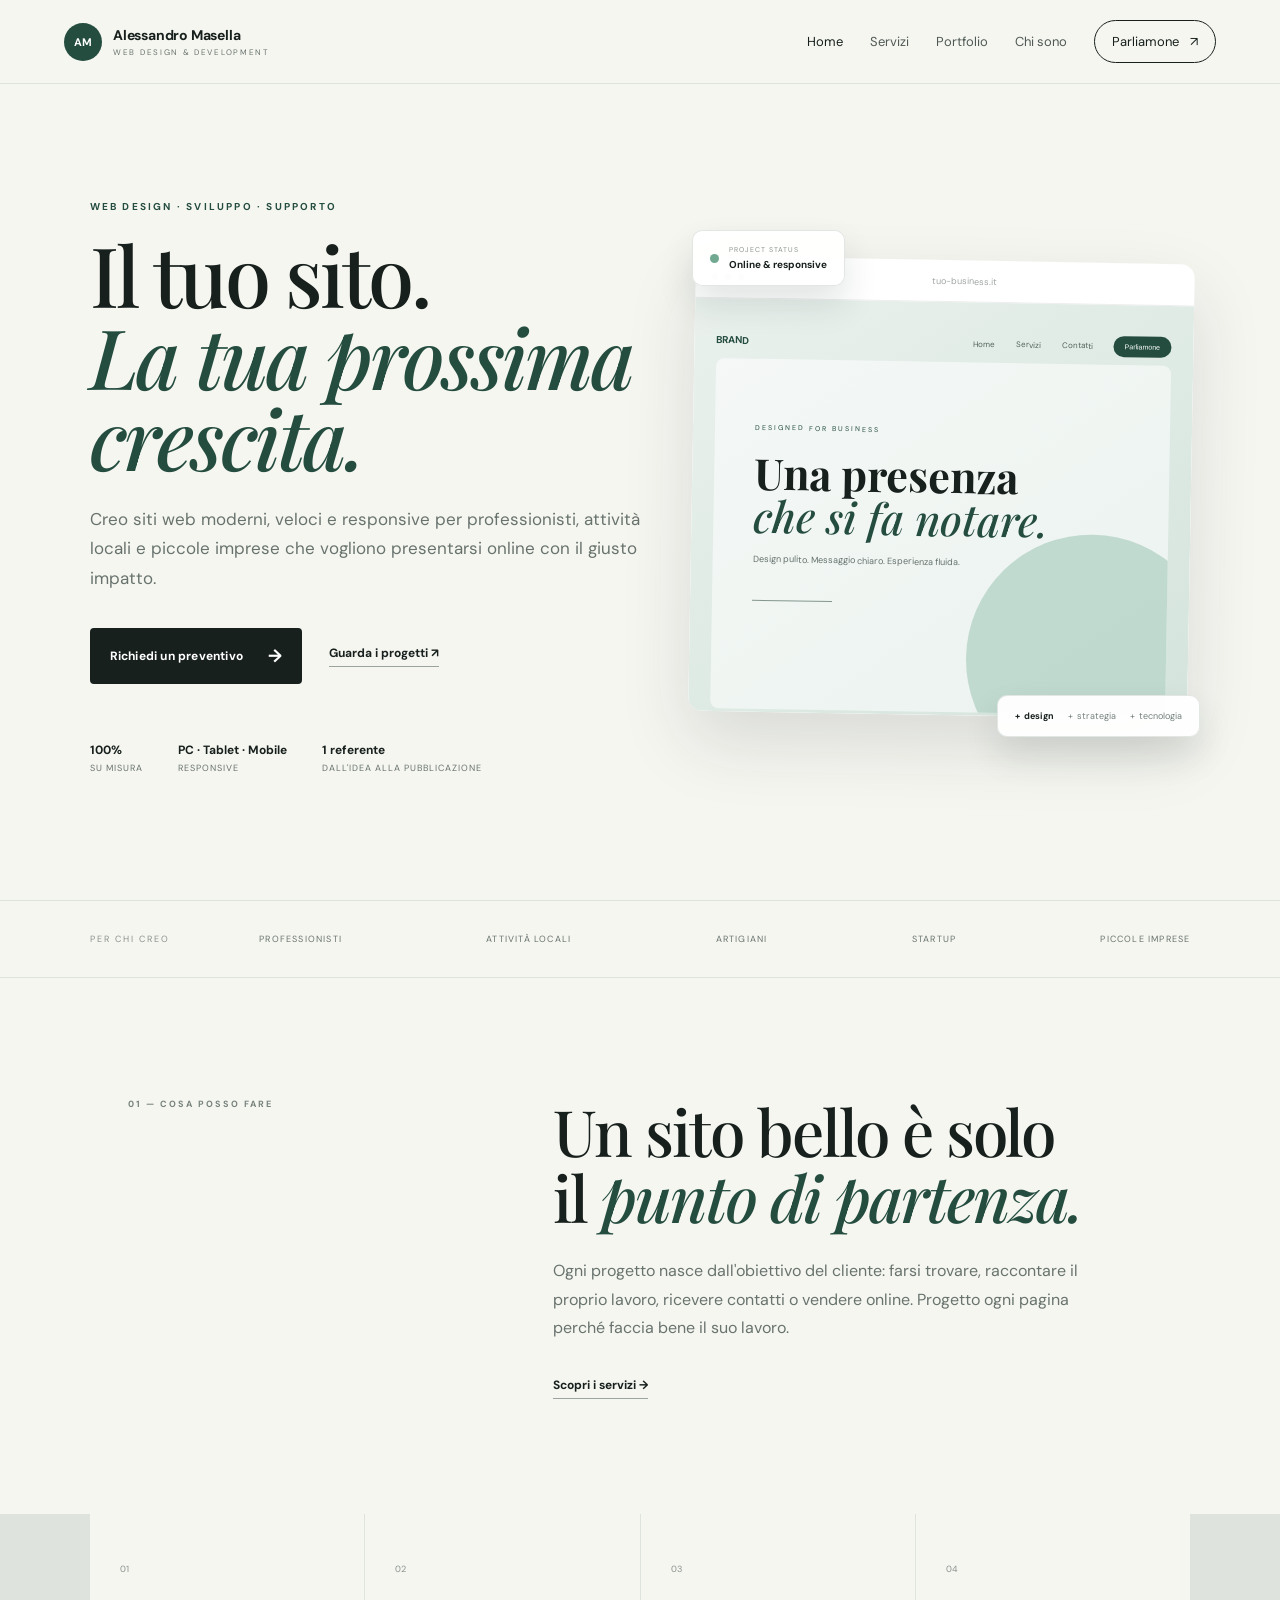
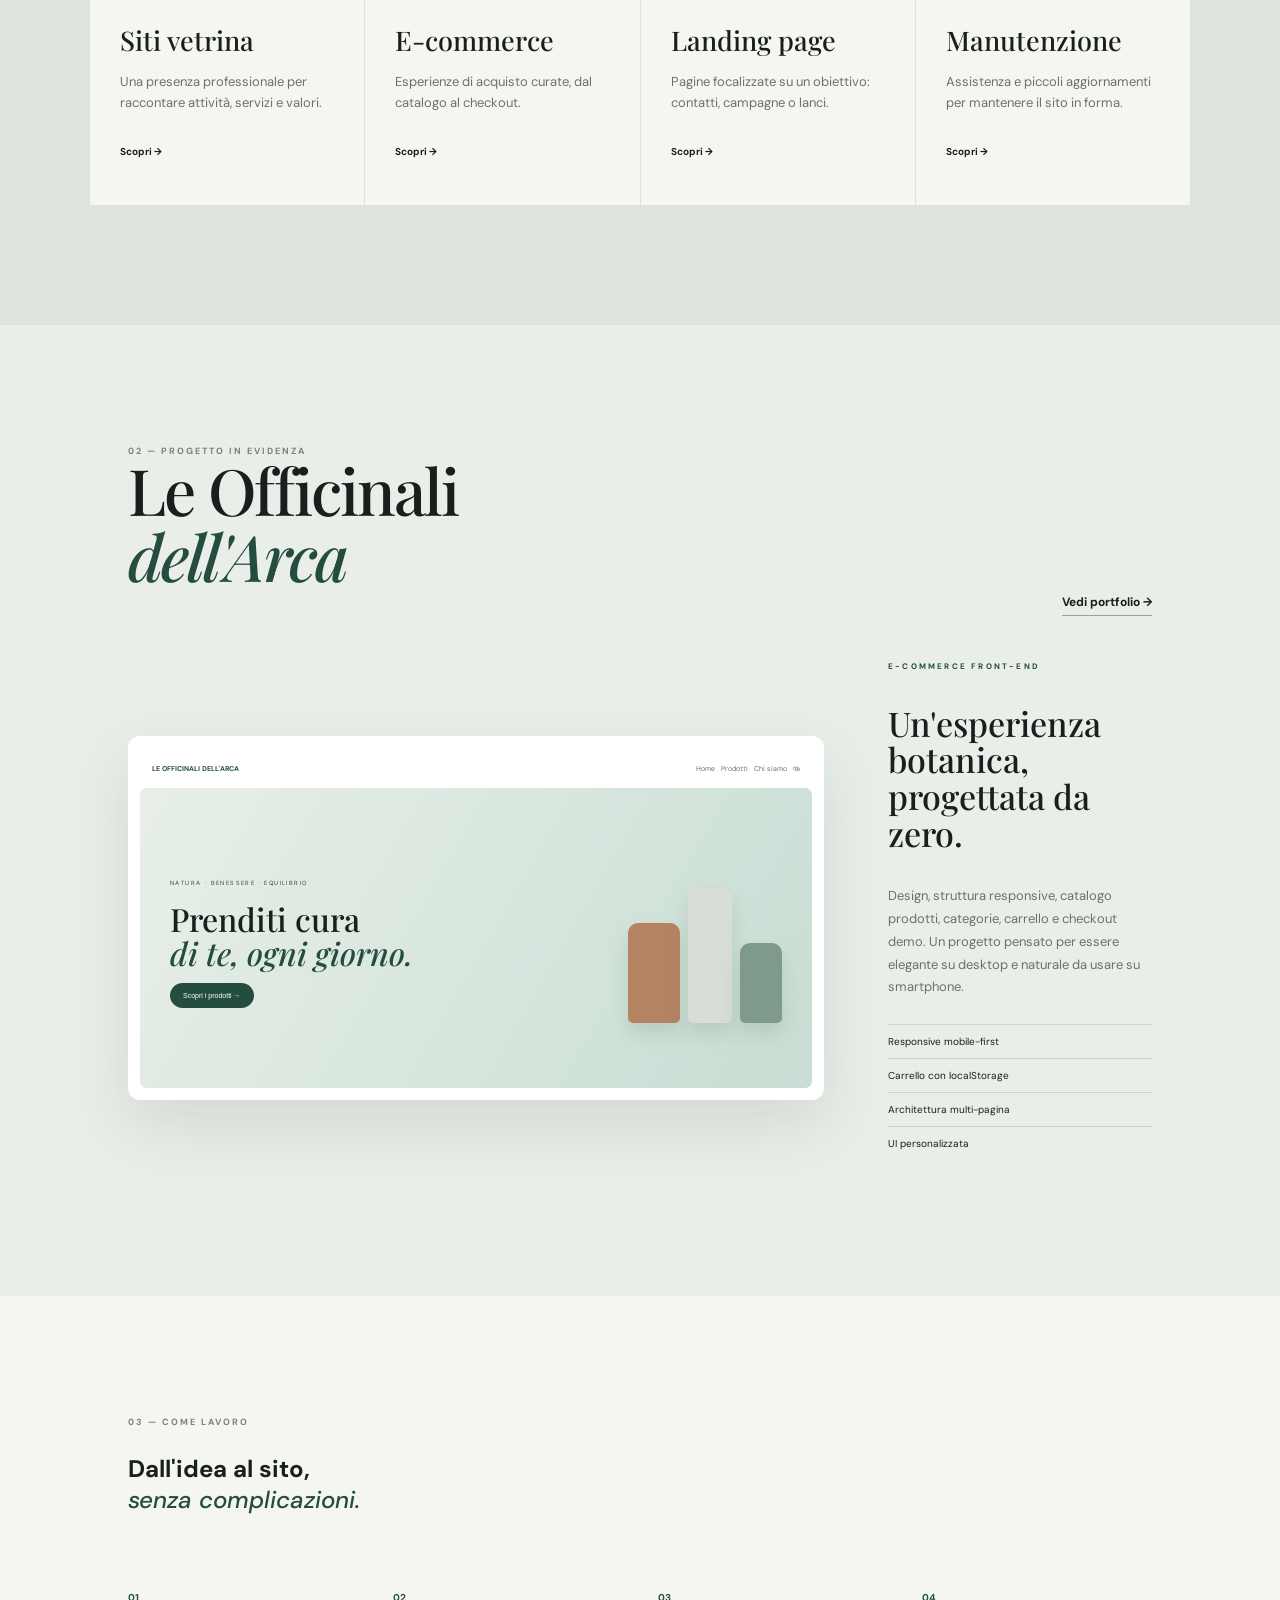
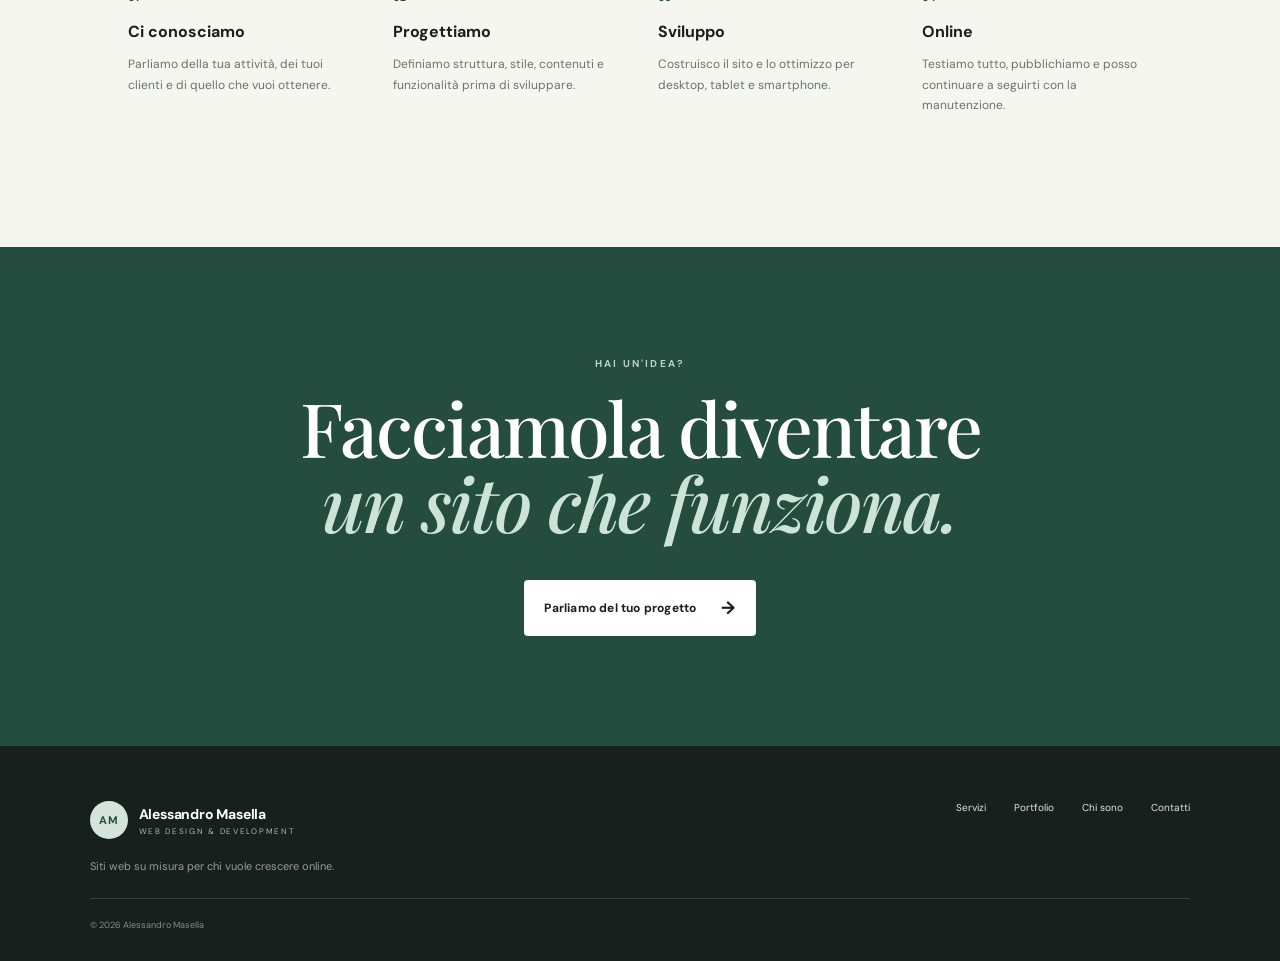
==== index.html @ 55532e78 "Add files via upload" ====
<!DOCTYPE html>
<html lang="it">
<head>
<meta charset="UTF-8"><meta name="viewport" content="width=device-width, initial-scale=1.0">
<title>Alessandro Masella — Siti web su misura</title>
<meta name="description" content="Creo siti web moderni, responsive e pensati per trasformare visite in clienti.">
<link rel="stylesheet" href="css/style.css">
</head>
<body>
<header class="site-header"><a class="brand" href="index.html"><span class="brand-mark">AM</span><span><b>Alessandro Masella</b><small>WEB DESIGN & DEVELOPMENT</small></span></a><button class="menu-toggle" aria-label="Apri menu">☰</button><nav class="nav"><a class="active" href="index.html">Home</a><a href="servizi.html">Servizi</a><a href="portfolio.html">Portfolio</a><a href="chi-siamo.html">Chi sono</a><a class="nav-cta" href="contatti.html">Parliamone <span>↗</span></a></nav></header>
<main>
<section class="hero"><div class="hero-copy"><p class="eyebrow">WEB DESIGN · SVILUPPO · SUPPORTO</p><h1>Il tuo sito.<br><em>La tua prossima crescita.</em></h1><p class="hero-text">Creo siti web moderni, veloci e responsive per professionisti, attività locali e piccole imprese che vogliono presentarsi online con il giusto impatto.</p><div class="hero-actions"><a class="btn btn-dark" href="contatti.html">Richiedi un preventivo <span>→</span></a><a class="text-link" href="portfolio.html">Guarda i progetti <span>↗</span></a></div><div class="hero-proof"><div><strong>100%</strong><span>su misura</span></div><div><strong>PC · Tablet · Mobile</strong><span>responsive</span></div><div><strong>1 referente</strong><span>dall'idea alla pubblicazione</span></div></div></div><div class="hero-visual"><div class="floating-card card-top"><span class="dot"></span><div><small>PROJECT STATUS</small><b>Online & responsive</b></div></div><div class="browser"><div class="browser-bar"><i></i><i></i><i></i><span>tuo-business.it</span></div><div class="browser-screen"><div class="screen-nav"><b>BRAND</b><span>Home</span><span>Servizi</span><span>Contatti</span><button>Parliamone</button></div><div class="screen-content"><small>DESIGNED FOR BUSINESS</small><h2>Una presenza<br><em>che si fa notare.</em></h2><p>Design pulito. Messaggio chiaro. Esperienza fluida.</p><div class="screen-line"></div></div></div></div><div class="floating-card card-bottom"><b>+&nbsp; design</b><span>+&nbsp; strategia</span><span>+&nbsp; tecnologia</span></div></div></section>
<section class="trust"><p>PER CHI CREO</p><div><span>PROFESSIONISTI</span><span>ATTIVITÀ LOCALI</span><span>ARTIGIANI</span><span>STARTUP</span><span>PICCOLE IMPRESE</span></div></section>
<section class="section intro"><div class="section-label">01 — COSA POSSO FARE</div><div><h2>Un sito bello è solo<br>il <em>punto di partenza.</em></h2><p>Ogni progetto nasce dall'obiettivo del cliente: farsi trovare, raccontare il proprio lavoro, ricevere contatti o vendere online. Progetto ogni pagina perché faccia bene il suo lavoro.</p><a class="text-link" href="servizi.html">Scopri i servizi →</a></div></section>
<section class="services-preview"><article><span>01</span><h3>Siti vetrina</h3><p>Una presenza professionale per raccontare attività, servizi e valori.</p><a href="servizi.html">Scopri →</a></article><article><span>02</span><h3>E-commerce</h3><p>Esperienze di acquisto curate, dal catalogo al checkout.</p><a href="servizi.html">Scopri →</a></article><article><span>03</span><h3>Landing page</h3><p>Pagine focalizzate su un obiettivo: contatti, campagne o lanci.</p><a href="servizi.html">Scopri →</a></article><article><span>04</span><h3>Manutenzione</h3><p>Assistenza e piccoli aggiornamenti per mantenere il sito in forma.</p><a href="servizi.html">Scopri →</a></article></section>
<section class="section featured"><div class="featured-head"><div><div class="section-label">02 — PROGETTO IN EVIDENZA</div><h2>Le Officinali<br><em>dell'Arca</em></h2></div><a class="text-link" href="portfolio.html">Vedi portfolio →</a></div><div class="project-showcase"><div class="project-mock"><div class="mock-top"><b>LE OFFICINALI DELL'ARCA</b><span>Home &nbsp; Prodotti &nbsp; Chi siamo &nbsp; 🛍</span></div><div class="mock-hero"><div><small>NATURA · BENESSERE · EQUILIBRIO</small><h3>Prenditi cura<br><em>di te, ogni giorno.</em></h3><button>Scopri i prodotti →</button></div><div class="mock-products"><div></div><div></div><div></div></div></div></div><div class="project-info"><p class="eyebrow">E-COMMERCE FRONT-END</p><h3>Un'esperienza botanica,<br>progettata da zero.</h3><p>Design, struttura responsive, catalogo prodotti, categorie, carrello e checkout demo. Un progetto pensato per essere elegante su desktop e naturale da usare su smartphone.</p><ul><li>Responsive mobile-first</li><li>Carrello con localStorage</li><li>Architettura multi-pagina</li><li>UI personalizzata</li></ul></div></div></section>
<section class="process"><div class="section-label">03 — COME LAVORO</div><h2>Dall'idea al sito,<br><em>senza complicazioni.</em></h2><div class="process-grid"><div><b>01</b><h3>Ci conosciamo</h3><p>Parliamo della tua attività, dei tuoi clienti e di quello che vuoi ottenere.</p></div><div><b>02</b><h3>Progettiamo</h3><p>Definiamo struttura, stile, contenuti e funzionalità prima di sviluppare.</p></div><div><b>03</b><h3>Sviluppo</h3><p>Costruisco il sito e lo ottimizzo per desktop, tablet e smartphone.</p></div><div><b>04</b><h3>Online</h3><p>Testiamo tutto, pubblichiamo e posso continuare a seguirti con la manutenzione.</p></div></div></section>
<section class="cta"><p class="eyebrow">HAI UN'IDEA?</p><h2>Facciamola diventare<br><em>un sito che funziona.</em></h2><a class="btn btn-light" href="contatti.html">Parliamo del tuo progetto <span>→</span></a></section>
</main>
<footer><div><a class="brand footer-brand" href="index.html"><span class="brand-mark">AM</span><span><b>Alessandro Masella</b><small>WEB DESIGN & DEVELOPMENT</small></span></a><p>Siti web su misura per chi vuole crescere online.</p></div><div class="footer-links"><a href="servizi.html">Servizi</a><a href="portfolio.html">Portfolio</a><a href="chi-siamo.html">Chi sono</a><a href="contatti.html">Contatti</a></div><small>© 2026 Alessandro Masella</small></footer>
<script src="js/site.js"></script></body></html>
---- css/style.css ----
@import url('https://fonts.googleapis.com/css2?family=DM+Sans:wght@400;500;600;700&family=Playfair+Display:ital,wght@0,500;0,600;1,500;1,600&display=swap');
:root{--ink:#17201d;--muted:#68736e;--paper:#f6f6f1;--white:#fff;--green:#244d40;--mint:#c9dfd5;--line:#dfe3dd;--accent:#e4c86b}*{box-sizing:border-box}html{scroll-behavior:smooth}body{margin:0;background:var(--paper);color:var(--ink);font-family:'DM Sans',sans-serif}a{text-decoration:none;color:inherit}.site-header{height:84px;background:rgba(246,246,241,.94);backdrop-filter:blur(12px);border-bottom:1px solid var(--line);display:flex;align-items:center;justify-content:space-between;padding:0 5vw;position:sticky;top:0;z-index:20}.brand{display:flex;align-items:center;gap:11px}.brand-mark{width:38px;height:38px;border-radius:50%;display:grid;place-items:center;background:var(--green);color:white;font-weight:700;font-size:11px;letter-spacing:.5px}.brand b{display:block;font-size:14px;letter-spacing:-.2px}.brand small{display:block;font-size:8px;letter-spacing:1.7px;color:var(--muted);margin-top:3px}.nav{display:flex;align-items:center;gap:27px;font-size:13px}.nav>a{color:#4f5955}.nav>a:hover,.nav>a.active{color:var(--ink)}.nav-cta{padding:12px 17px;border:1px solid var(--ink);border-radius:30px;color:var(--ink)!important}.nav-cta span{margin-left:8px}.menu-toggle{display:none;background:none;border:0;font-size:25px;color:var(--ink)}.hero{min-height:calc(100vh - 84px);display:grid;grid-template-columns:1.05fr .95fr;align-items:center;gap:4vw;padding:70px 7vw 80px;overflow:hidden}.eyebrow{font-size:10px;font-weight:700;letter-spacing:2.2px;color:var(--green);margin:0 0 20px}.hero h1,.page-hero h1,.about-hero h1,.contact-page h1{font-family:'Playfair Display',serif;font-size:clamp(54px,6.5vw,94px);line-height:.98;letter-spacing:-3px;margin:0 0 27px;font-weight:500}.hero h1 em,.page-hero h1 em,.about-hero h1 em,.contact-page h1 em,h2 em,h3 em{color:var(--green);font-weight:500}.hero-text{max-width:570px;color:var(--muted);font-size:17px;line-height:1.75}.hero-actions{display:flex;align-items:center;gap:27px;margin-top:34px}.btn{display:inline-flex;align-items:center;gap:25px;padding:16px 20px;border-radius:4px;font-size:12px;font-weight:700;letter-spacing:.2px;border:0;cursor:pointer}.btn-dark{background:var(--ink);color:white}.btn-light{background:white;color:var(--ink)}.btn span{font-size:18px}.text-link{font-size:12px;font-weight:700;border-bottom:1px solid #9ba49f;padding-bottom:5px}.hero-proof{display:flex;gap:35px;margin-top:58px}.hero-proof div{display:flex;flex-direction:column;gap:4px}.hero-proof strong{font-size:12px}.hero-proof span{font-size:9px;color:var(--muted);text-transform:uppercase;letter-spacing:1px}.hero-visual{position:relative;min-height:590px;display:grid;place-items:center}.browser{width:min(620px,100%);height:455px;background:white;border-radius:14px;box-shadow:0 30px 70px rgba(26,42,35,.13);overflow:hidden;transform:rotate(1deg)}.browser-bar{height:42px;border-bottom:1px solid #eee;display:flex;align-items:center;gap:6px;padding:0 16px;color:#a0a7a3;font-size:9px}.browser-bar i{width:7px;height:7px;border-radius:50%;background:#d9dedb}.browser-bar span{margin:auto}.browser-screen{height:calc(100% - 42px);background:linear-gradient(145deg,#eaf1ed,#d4e4dc);padding:22px}.screen-nav{height:38px;display:flex;align-items:center;gap:21px;font-size:8px;color:#51625b}.screen-nav b{font-size:10px;color:var(--green);margin-right:auto}.screen-nav button{border:0;background:var(--green);color:white;border-radius:20px;padding:7px 11px;font-size:7px}.screen-content{height:350px;background:rgba(255,255,255,.55);border-radius:8px;padding:55px 40px;position:relative;overflow:hidden}.screen-content:after{content:'';position:absolute;width:250px;height:250px;border-radius:50%;background:#a9cdbd;right:-50px;bottom:-70px;opacity:.65}.screen-content small{font-size:7px;letter-spacing:2px;color:var(--green)}.screen-content h2{font-family:'Playfair Display';font-size:43px;line-height:1;margin:16px 0;color:var(--ink);position:relative;z-index:1}.screen-content p{font-size:9px;color:#65726d;max-width:220px}.screen-line{height:1px;background:#83968e;width:80px;margin-top:35px}.floating-card{position:absolute;background:rgba(255,255,255,.94);box-shadow:0 18px 35px rgba(20,40,32,.12);border:1px solid rgba(220,226,222,.8);border-radius:10px;padding:14px 17px;z-index:3}.card-top{top:38px;left:0;display:flex;gap:10px;align-items:center}.card-top small{display:block;font-size:7px;color:#8b948f;letter-spacing:1px}.card-top b{display:block;font-size:10px;margin-top:4px}.dot{width:9px;height:9px;background:#70a990;border-radius:50%}.card-bottom{right:-10px;bottom:45px;display:flex;gap:14px;font-size:9px}.card-bottom span{color:#74817c}.trust{padding:23px 7vw;border-top:1px solid var(--line);border-bottom:1px solid var(--line);display:flex;align-items:center;gap:7vw}.trust p{font-size:9px;letter-spacing:2px;color:#8a928e}.trust div{display:flex;justify-content:space-between;flex:1;gap:20px;flex-wrap:wrap}.trust span{font-size:9px;letter-spacing:1.2px;color:#68736e}.section{padding:120px 10vw}.section-label{font-size:9px;letter-spacing:2px;color:#77827d;font-weight:700}.intro{display:grid;grid-template-columns:.7fr 1.3fr;gap:8vw}.section h2{font-family:'Playfair Display';font-size:clamp(43px,5vw,68px);line-height:1.03;font-weight:500;letter-spacing:-2px;margin:0 0 27px}.intro p{max-width:570px;color:var(--muted);font-size:16px;line-height:1.8;margin-bottom:30px}.services-preview{padding:0 7vw 120px;display:grid;grid-template-columns:repeat(4,1fr);gap:1px;background:var(--line)}.services-preview article{background:var(--paper);padding:42px 30px 45px;min-height:260px}.services-preview span{font-size:9px;color:#89928e}.services-preview h3{font-family:'Playfair Display';font-size:27px;font-weight:500;margin:45px 0 14px}.services-preview p{font-size:13px;color:var(--muted);line-height:1.6}.services-preview a{font-size:10px;font-weight:700;display:inline-block;margin-top:18px}.featured{background:#e9eee9}.featured-head{display:flex;justify-content:space-between;align-items:end;margin-bottom:45px}.project-showcase{display:grid;grid-template-columns:1.45fr .55fr;gap:5vw;align-items:center}.project-mock{background:white;padding:12px;border-radius:12px;box-shadow:0 25px 60px rgba(26,50,39,.11)}.mock-top{height:40px;display:flex;align-items:center;padding:0 12px;font-size:7px;color:#66726d}.mock-top b{margin-right:auto;color:var(--green)}.mock-hero{height:300px;border-radius:7px;background:linear-gradient(120deg,#e8efe9,#c8ddd3);display:flex;align-items:center;padding:30px;overflow:hidden}.mock-hero small{font-size:6px;letter-spacing:1.4px;color:var(--green)}.mock-hero h3{font-family:'Playfair Display';font-size:32px;line-height:1.05;font-weight:500;margin:12px 0}.mock-hero button{background:var(--green);color:#fff;border:0;border-radius:18px;padding:9px 13px;font-size:7px}.mock-products{margin-left:auto;display:flex;align-items:end;gap:8px;height:170px}.mock-products div{width:52px;border-radius:10px 10px 5px 5px;background:#b58262;height:100px;box-shadow:0 10px 18px #78948644}.mock-products div:nth-child(2){height:135px;width:44px;background:#d8ddd5}.mock-products div:nth-child(3){height:80px;width:42px;background:#7e9a8b}.project-info .eyebrow{font-size:8px}.project-info h3{font-family:'Playfair Display';font-size:34px;font-weight:500;line-height:1.08}.project-info>p:not(.eyebrow){font-size:13px;line-height:1.75;color:var(--muted)}.project-info ul{list-style:none;padding:0;margin-top:25px}.project-info li{font-size:10px;border-top:1px solid #cbd5cf;padding:10px 0}.process{padding:120px 10vw}.process>h2{margin-top:25px}.process-grid{display:grid;grid-template-columns:repeat(4,1fr);gap:35px;margin-top:70px}.process-grid b,.value-grid b{font-size:10px;color:var(--green)}.process-grid h3,.value-grid h3{font-size:16px;margin:15px 0 10px}.process-grid p,.value-grid p{font-size:12px;line-height:1.7;color:var(--muted)}.cta{background:var(--green);color:white;text-align:center;padding:110px 20px}.cta .eyebrow{color:#b9d3c8}.cta h2{font-family:'Playfair Display';font-weight:500;font-size:clamp(45px,6vw,75px);line-height:1;margin:0 0 40px;letter-spacing:-2px}.cta h2 em{color:#cce3d9}.cta.slim{padding:80px 20px}.cta.slim h2{font-size:55px}.page-hero{padding:120px 10vw 90px;max-width:1000px}.page-hero>p:last-child{max-width:650px;color:var(--muted);font-size:17px;line-height:1.7}.service-list{border-top:1px solid var(--line);margin:0 7vw}.service-list article{display:grid;grid-template-columns:70px 1fr 120px;gap:30px;padding:60px 25px;border-bottom:1px solid var(--line);align-items:start}.service-list article>span{font-size:10px;color:#89928e}.service-list h2{font-family:'Playfair Display';font-size:38px;font-weight:500;margin:0 0 15px}.service-list p{color:var(--muted);max-width:650px;line-height:1.7}.service-list ul{padding:0;list-style:none;display:flex;flex-wrap:wrap;gap:8px;margin-top:25px}.service-list li{font-size:9px;background:#e7ebe7;border-radius:20px;padding:8px 11px}.service-list article>strong{text-align:right;font-family:'Playfair Display';font-size:18px;font-weight:500}.note{margin:90px 10vw;padding:70px;background:#e6eee8}.note h2{font-family:'Playfair Display';font-size:55px;font-weight:500}.note p{color:var(--muted);max-width:600px;line-height:1.7;margin-bottom:30px}.portfolio-grid{padding:0 7vw 120px;display:grid;grid-template-columns:1fr 1fr;gap:35px}.portfolio-card.large{grid-column:1/-1}.portfolio-art{height:430px;border-radius:8px;overflow:hidden;position:relative}.officinali{background:linear-gradient(135deg,#dce9e1,#b9d0c4);padding:40px}.mini-logo{font-family:'Playfair Display';font-size:17px;color:var(--green);line-height:.9}.mini-logo small{font-size:9px}.mini-hero{font-family:'Playfair Display';font-size:47px;line-height:1;margin-top:100px}.mini-bottles{position:absolute;right:100px;bottom:45px;display:flex;gap:15px;align-items:end}.mini-bottles i{display:block;width:65px;height:140px;background:#8d6b4d;border-radius:12px 12px 5px 5px;box-shadow:0 15px 30px #45655844}.mini-bottles i:nth-child(2){height:190px;background:#e4e1d8}.mini-bottles i:nth-child(3){height:105px;background:#7b9688}.portfolio-meta{display:flex;justify-content:space-between;padding:20px 4px}.portfolio-meta small{font-size:8px;letter-spacing:1.5px;color:#7d8782}.portfolio-meta h2{font-family:'Playfair Display';font-size:25px;font-weight:500;margin:8px 0}.portfolio-meta p{font-size:12px;color:var(--muted);margin:0}.portfolio-meta>span{font-size:9px;color:#7d8782}.dark-art{background:#17201d;color:#eaf1ed;padding:50px}.dark-art small{letter-spacing:2px;font-size:8px}.dark-art h3{font-family:'Playfair Display';font-size:48px;font-weight:500;line-height:1;margin-top:120px}.art-grid{position:absolute;right:-50px;bottom:-70px;width:280px;height:280px;border:1px solid #799387;border-radius:50%}.cream-art{background:#e8dfcf;padding:50px}.cream-art>span{font-size:10px}.cream-art h3{font-family:'Playfair Display';font-size:48px;font-weight:500;line-height:.95;margin-top:100px}.circle-art{position:absolute;width:190px;height:190px;border-radius:50%;background:#c4d5ca;right:70px;bottom:55px}.about-hero{display:grid;grid-template-columns:1.1fr .9fr;gap:9vw;padding:120px 10vw;align-items:center}.about-hero .lead{font-size:17px;line-height:1.8;color:var(--muted);max-width:650px;margin-bottom:35px}.about-card{background:var(--green);color:white;padding:35px;min-height:420px;display:flex;flex-direction:column;justify-content:end}.portrait-placeholder{height:220px;display:grid;place-items:center;font-family:'Playfair Display';font-size:80px;color:#bfd7ca;border:1px solid #76948a;margin-bottom:auto}.about-card small{font-size:8px;letter-spacing:2px;color:#bfd7ca}.about-card h3{font-family:'Playfair Display';font-size:30px;line-height:1.05;font-weight:500}.about-card p{font-size:12px;color:#bfd0c9;line-height:1.6}.values{padding:100px 10vw;border-top:1px solid var(--line)}.value-grid{display:grid;grid-template-columns:repeat(4,1fr);gap:50px;margin-top:60px}.contact-page{min-height:calc(100vh - 84px);display:grid;grid-template-columns:1fr 1fr;gap:9vw;padding:110px 10vw;align-items:start}.contact-copy>p:not(.eyebrow){font-size:16px;line-height:1.8;color:var(--muted);max-width:500px}.contact-note{display:flex;gap:14px;margin-top:50px;align-items:center}.contact-note>span{width:38px;height:38px;border-radius:50%;background:#e0e9e2;display:grid;place-items:center;color:var(--green)}.contact-note b{display:block;font-size:12px}.contact-note small{display:block;font-size:10px;color:var(--muted);margin-top:4px}.contact-form{background:white;padding:38px;box-shadow:0 20px 50px rgba(25,42,34,.07)}.contact-form label{display:block;font-size:10px;font-weight:700;margin-bottom:20px;color:#4f5955}.contact-form input,.contact-form select,.contact-form textarea{display:block;width:100%;margin-top:8px;border:1px solid #dce2de;background:#fafbf9;padding:14px;font:inherit;font-size:12px;outline:none}.contact-form input:focus,.contact-form select:focus,.contact-form textarea:focus{border-color:#789a8b}.contact-form textarea{resize:vertical}.form-note{display:none;font-size:10px;line-height:1.5;color:var(--green);margin-top:15px}.form-note.show{display:block}footer{background:#17201d;color:#dce7e2;padding:55px 7vw 30px;display:grid;grid-template-columns:1fr auto;gap:25px}.footer-brand .brand-mark{background:#d4e4dc;color:var(--green)}.footer-brand b{color:white}.footer-brand small{color:#a9b9b2}footer p{font-size:11px;color:#91a19a;margin:20px 0 0}.footer-links{display:flex;gap:28px;align-items:start;font-size:10px}.footer-links a:hover{color:white}footer>small{grid-column:1/-1;border-top:1px solid #34443d;padding-top:20px;color:#7f9088;font-size:9px}
@media(max-width:900px){.site-header{height:72px;padding:0 20px}.nav{position:absolute;top:72px;left:12px;right:12px;background:#fff;border:1px solid var(--line);box-shadow:0 20px 40px rgba(20,40,30,.1);padding:10px;display:none;flex-direction:column;align-items:stretch;gap:0;border-radius:12px}.nav.open{display:flex}.nav>a{padding:15px;border-bottom:1px solid #edf0ed}.nav>a:last-child{border-bottom:0;text-align:center}.nav-cta{border:0;margin-top:5px}.menu-toggle{display:block}.hero{grid-template-columns:1fr;padding:60px 22px}.hero h1{font-size:57px;letter-spacing:-2px}.hero-text{font-size:15px}.hero-visual{min-height:470px;margin-top:10px}.browser{height:340px}.screen-content{height:245px;padding:35px 25px}.screen-content h2{font-size:31px}.card-top{left:-5px;top:10px}.card-bottom{right:-2px;bottom:15px}.hero-proof{gap:16px;flex-wrap:wrap;margin-top:40px}.hero-proof strong{font-size:10px}.trust{display:block;padding:22px}.trust p{margin-bottom:20px}.trust div{gap:14px}.trust span{font-size:8px}.section{padding:80px 22px}.intro{grid-template-columns:1fr;gap:30px}.section h2{font-size:45px}.services-preview{grid-template-columns:1fr 1fr;padding:0 22px 80px}.services-preview article{min-height:220px;padding:28px 20px}.featured-head{display:block}.featured-head .text-link{display:inline-block;margin-top:10px}.project-showcase{grid-template-columns:1fr}.mock-hero{height:240px;padding:20px}.mock-hero h3{font-size:25px}.mock-products{transform:scale(.8);transform-origin:right}.project-info{padding-top:10px}.process{padding:80px 22px}.process-grid{grid-template-columns:1fr 1fr;gap:25px;margin-top:45px}.cta{padding:80px 22px}.page-hero{padding:75px 22px 55px}.page-hero h1,.about-hero h1,.contact-page h1{font-size:55px;letter-spacing:-2px}.service-list{margin:0 22px}.service-list article{grid-template-columns:35px 1fr;padding:42px 0;gap:15px}.service-list article>strong{grid-column:2;text-align:left;margin-top:8px}.service-list h2{font-size:33px}.note{margin:60px 22px;padding:40px 25px}.note h2{font-size:42px}.portfolio-grid{grid-template-columns:1fr;padding:0 22px 80px}.portfolio-card.large{grid-column:auto}.portfolio-art{height:310px}.mini-hero{font-size:34px;margin-top:80px}.mini-bottles{right:35px;transform:scale(.75);transform-origin:bottom right}.dark-art h3,.cream-art h3{font-size:38px;margin-top:80px}.about-hero{grid-template-columns:1fr;padding:75px 22px;gap:45px}.about-card{min-height:390px}.values{padding:70px 22px}.value-grid{grid-template-columns:1fr 1fr;gap:30px;margin-top:45px}.contact-page{grid-template-columns:1fr;padding:75px 22px;gap:45px}.contact-form{padding:25px}.footer-links{flex-wrap:wrap;justify-content:end;gap:15px}footer{padding:45px 22px 25px}.footer-brand b{font-size:12px}}
@media(max-width:520px){.brand b{font-size:12px}.brand small{font-size:7px}.hero h1{font-size:49px}.hero-visual{min-height:390px}.browser{height:280px}.screen-nav span{display:none}.screen-content{height:198px;padding:25px 20px}.screen-content h2{font-size:26px}.screen-content p{font-size:8px}.floating-card{padding:10px}.card-bottom{font-size:8px;gap:8px}.services-preview{grid-template-columns:1fr}.process-grid,.value-grid{grid-template-columns:1fr}.page-hero h1,.about-hero h1,.contact-page h1{font-size:48px}.portfolio-meta{display:block}.portfolio-meta>span{display:block;margin-top:12px}.portfolio-art{height:270px}.mock-hero{height:210px}.mock-products{display:none}.cta h2{font-size:47px}.cta.slim h2{font-size:43px}}
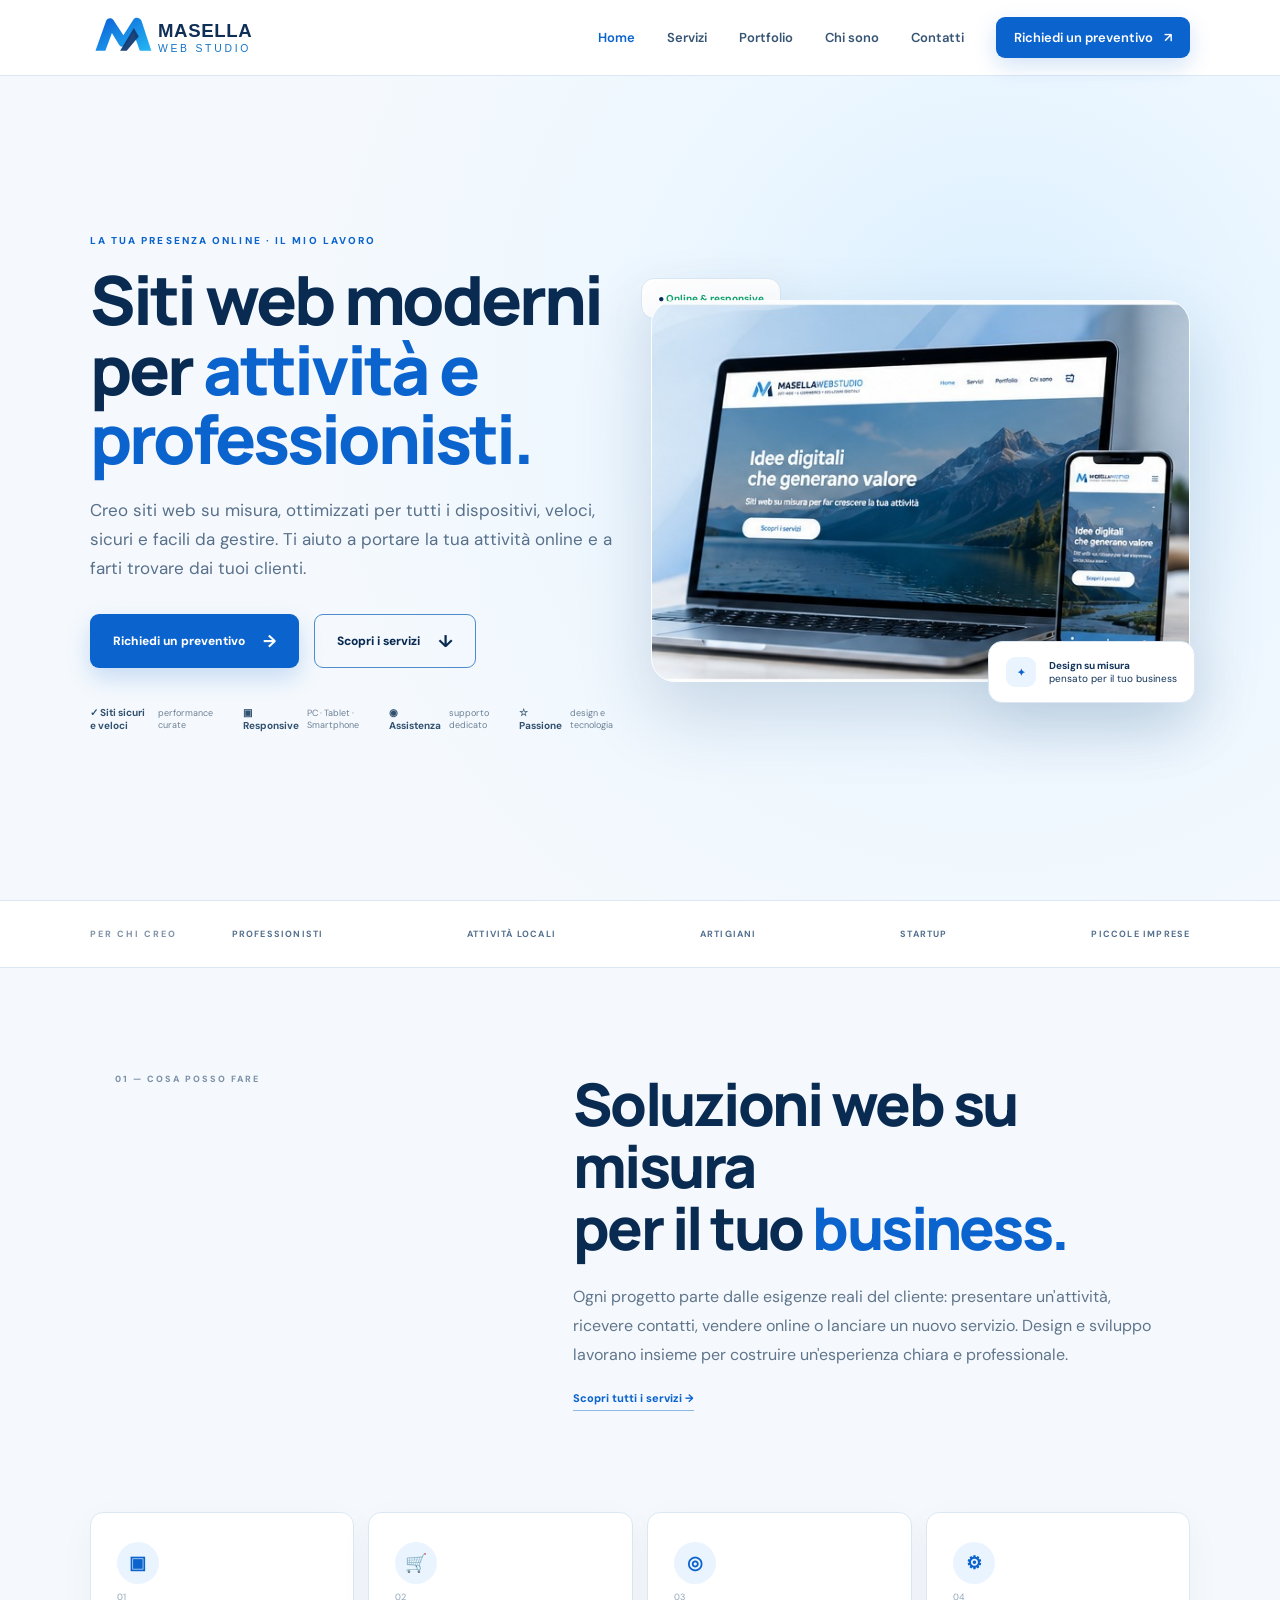
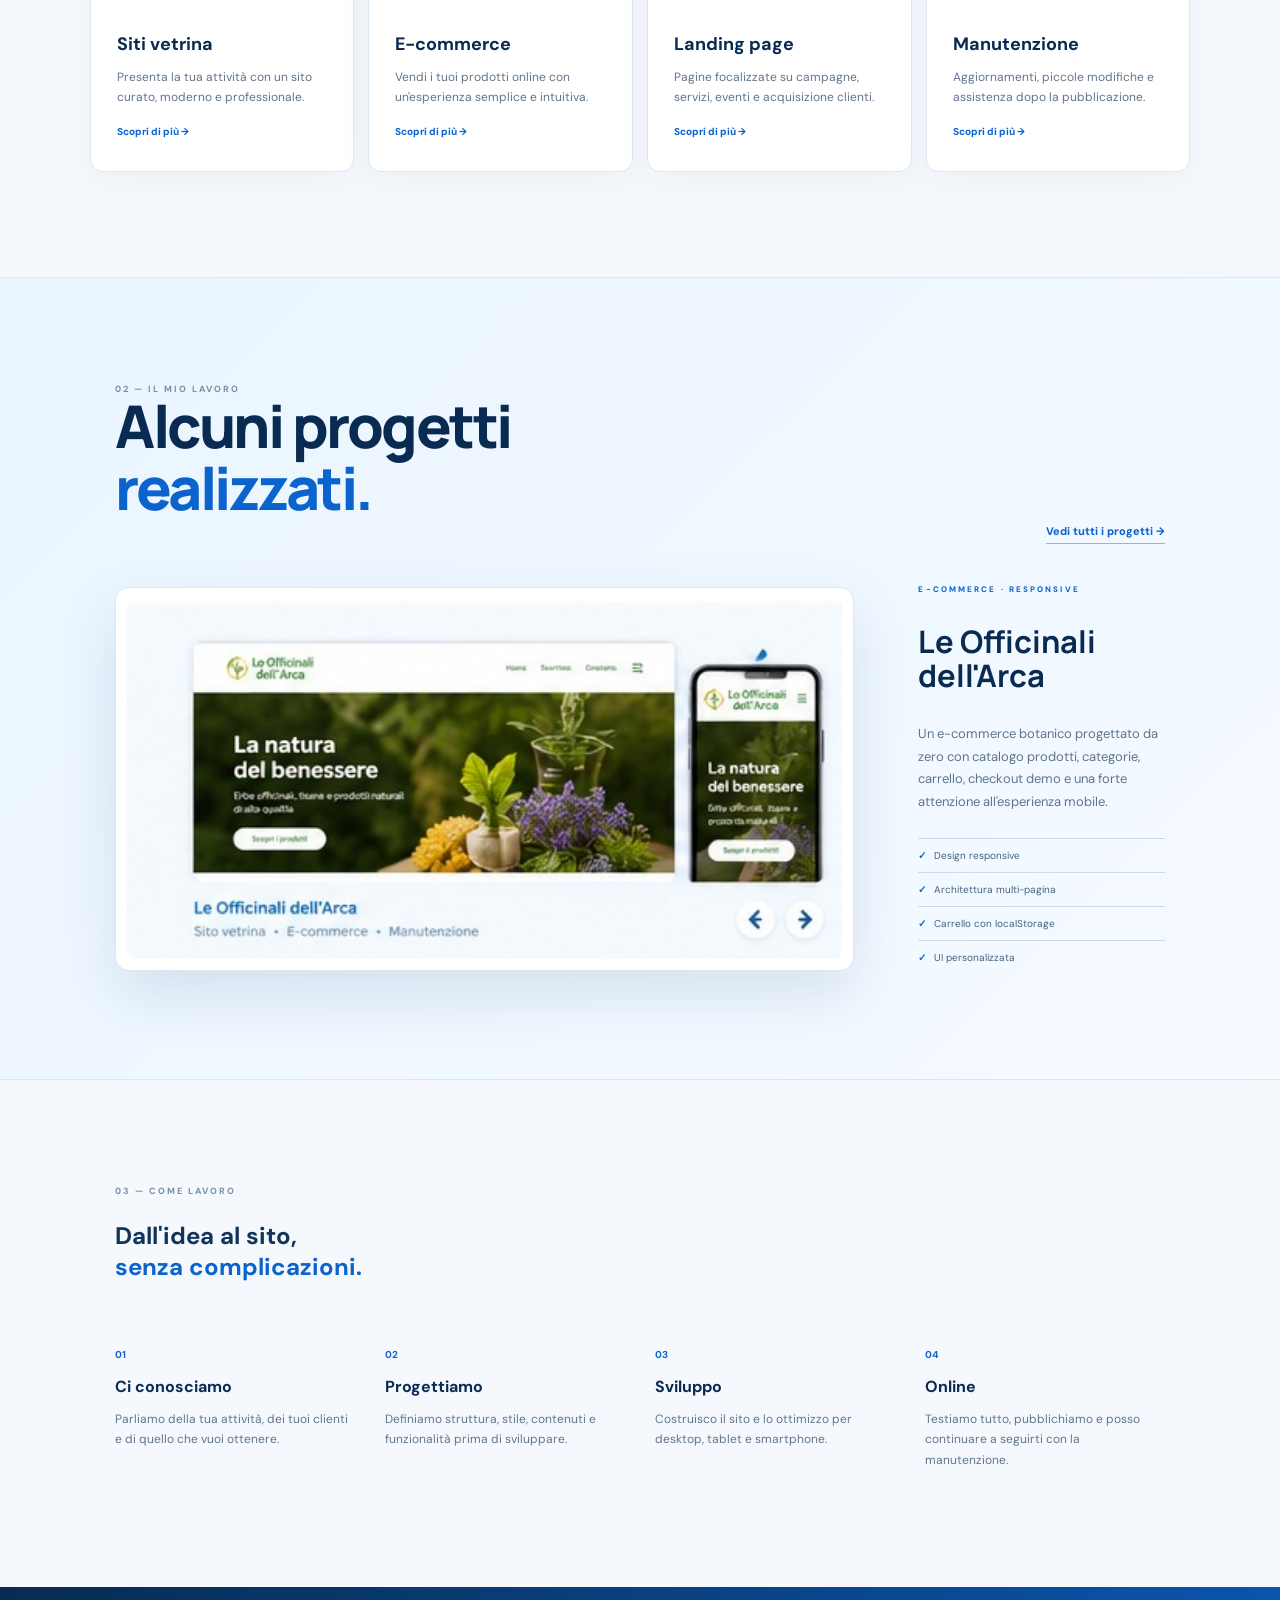
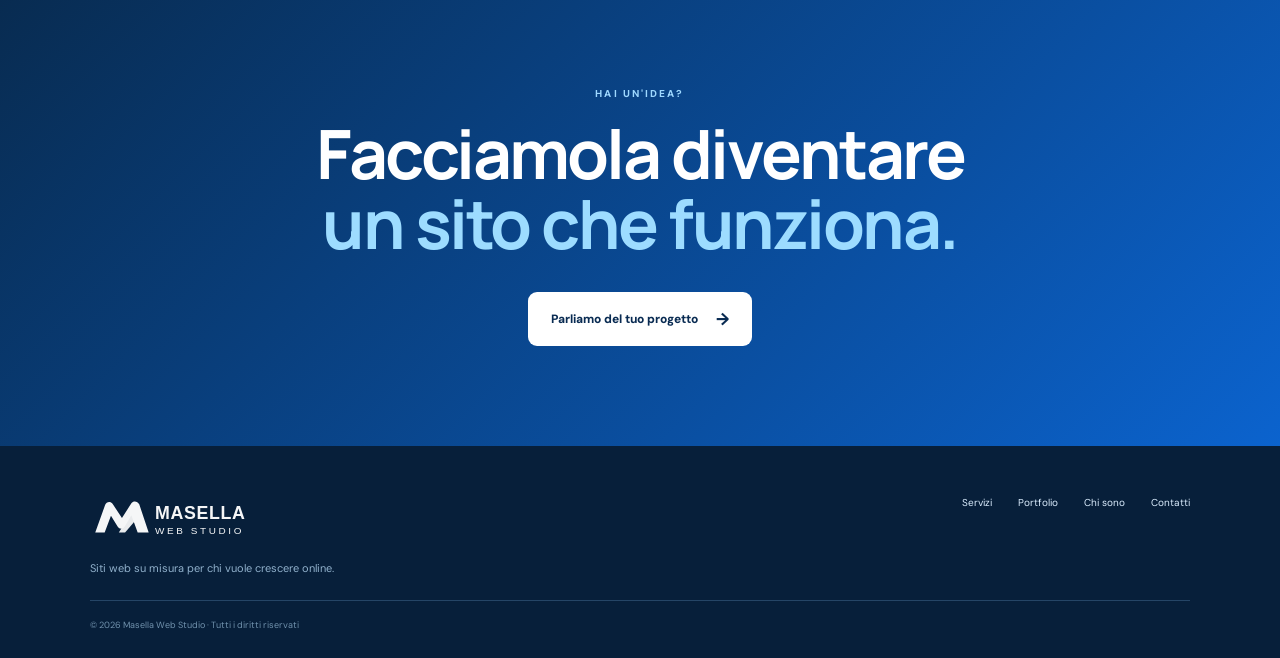
==== commit 330d4f7b: "Add files via upload" ====
--- a/index.html
+++ b/index.html
@@ -1,21 +1,11 @@
-<!DOCTYPE html>
-<html lang="it">
-<head>
-<meta charset="UTF-8"><meta name="viewport" content="width=device-width, initial-scale=1.0">
-<title>Alessandro Masella — Siti web su misura</title>
-<meta name="description" content="Creo siti web moderni, responsive e pensati per trasformare visite in clienti.">
-<link rel="stylesheet" href="css/style.css">
-</head>
-<body>
-<header class="site-header"><a class="brand" href="index.html"><span class="brand-mark">AM</span><span><b>Alessandro Masella</b><small>WEB DESIGN & DEVELOPMENT</small></span></a><button class="menu-toggle" aria-label="Apri menu">☰</button><nav class="nav"><a class="active" href="index.html">Home</a><a href="servizi.html">Servizi</a><a href="portfolio.html">Portfolio</a><a href="chi-siamo.html">Chi sono</a><a class="nav-cta" href="contatti.html">Parliamone <span>↗</span></a></nav></header>
+<!DOCTYPE html><html lang="it"><head><meta charset="UTF-8"><meta name="viewport" content="width=device-width, initial-scale=1.0"><title>Masella Web Studio — Siti web moderni</title><meta name="description" content="Masella Web Studio crea siti web moderni, responsive e su misura per attività e professionisti."><link rel="icon" href="assets/logo.svg"><link rel="stylesheet" href="css/style.css"></head><body>
+<header class="site-header"><a class="brand" href="index.html"><img class="brand-logo" src="assets/logo.svg" alt="Masella Web Studio"></a><button class="menu-toggle" aria-label="Apri menu">☰</button><nav class="nav"><a class="active" href="index.html">Home</a><a href="servizi.html">Servizi</a><a href="portfolio.html">Portfolio</a><a href="chi-siamo.html">Chi sono</a><a href="contatti.html">Contatti</a><a class="nav-cta" href="contatti.html">Richiedi un preventivo <span>↗</span></a></nav></header>
 <main>
-<section class="hero"><div class="hero-copy"><p class="eyebrow">WEB DESIGN · SVILUPPO · SUPPORTO</p><h1>Il tuo sito.<br><em>La tua prossima crescita.</em></h1><p class="hero-text">Creo siti web moderni, veloci e responsive per professionisti, attività locali e piccole imprese che vogliono presentarsi online con il giusto impatto.</p><div class="hero-actions"><a class="btn btn-dark" href="contatti.html">Richiedi un preventivo <span>→</span></a><a class="text-link" href="portfolio.html">Guarda i progetti <span>↗</span></a></div><div class="hero-proof"><div><strong>100%</strong><span>su misura</span></div><div><strong>PC · Tablet · Mobile</strong><span>responsive</span></div><div><strong>1 referente</strong><span>dall'idea alla pubblicazione</span></div></div></div><div class="hero-visual"><div class="floating-card card-top"><span class="dot"></span><div><small>PROJECT STATUS</small><b>Online & responsive</b></div></div><div class="browser"><div class="browser-bar"><i></i><i></i><i></i><span>tuo-business.it</span></div><div class="browser-screen"><div class="screen-nav"><b>BRAND</b><span>Home</span><span>Servizi</span><span>Contatti</span><button>Parliamone</button></div><div class="screen-content"><small>DESIGNED FOR BUSINESS</small><h2>Una presenza<br><em>che si fa notare.</em></h2><p>Design pulito. Messaggio chiaro. Esperienza fluida.</p><div class="screen-line"></div></div></div></div><div class="floating-card card-bottom"><b>+&nbsp; design</b><span>+&nbsp; strategia</span><span>+&nbsp; tecnologia</span></div></div></section>
+<section class="hero"><div class="hero-copy"><p class="eyebrow">LA TUA PRESENZA ONLINE · IL MIO LAVORO</p><h1>Siti web moderni<br>per <em>attività e professionisti.</em></h1><p class="hero-text">Creo siti web su misura, ottimizzati per tutti i dispositivi, veloci, sicuri e facili da gestire. Ti aiuto a portare la tua attività online e a farti trovare dai tuoi clienti.</p><div class="hero-actions"><a class="btn btn-blue" href="contatti.html">Richiedi un preventivo <span>→</span></a><a class="btn btn-outline" href="servizi.html">Scopri i servizi <span>↓</span></a></div><div class="hero-proof"><div><strong>✓ Siti sicuri e veloci</strong><span>performance curate</span></div><div><strong>▣ Responsive</strong><span>PC · Tablet · Smartphone</span></div><div><strong>◉ Assistenza</strong><span>supporto dedicato</span></div><div><strong>☆ Passione</strong><span>design e tecnologia</span></div></div></div><div class="hero-visual"><div class="floating-pill">● <b>Online & responsive</b></div><div class="hero-image-wrap"><img src="assets/hero-devices.jpg" alt="Anteprima di un sito web su laptop e smartphone"></div><div class="floating-card"><span class="floating-icon">✦</span><div><b>Design su misura</b><br><span>pensato per il tuo business</span></div></div></div></section>
 <section class="trust"><p>PER CHI CREO</p><div><span>PROFESSIONISTI</span><span>ATTIVITÀ LOCALI</span><span>ARTIGIANI</span><span>STARTUP</span><span>PICCOLE IMPRESE</span></div></section>
-<section class="section intro"><div class="section-label">01 — COSA POSSO FARE</div><div><h2>Un sito bello è solo<br>il <em>punto di partenza.</em></h2><p>Ogni progetto nasce dall'obiettivo del cliente: farsi trovare, raccontare il proprio lavoro, ricevere contatti o vendere online. Progetto ogni pagina perché faccia bene il suo lavoro.</p><a class="text-link" href="servizi.html">Scopri i servizi →</a></div></section>
-<section class="services-preview"><article><span>01</span><h3>Siti vetrina</h3><p>Una presenza professionale per raccontare attività, servizi e valori.</p><a href="servizi.html">Scopri →</a></article><article><span>02</span><h3>E-commerce</h3><p>Esperienze di acquisto curate, dal catalogo al checkout.</p><a href="servizi.html">Scopri →</a></article><article><span>03</span><h3>Landing page</h3><p>Pagine focalizzate su un obiettivo: contatti, campagne o lanci.</p><a href="servizi.html">Scopri →</a></article><article><span>04</span><h3>Manutenzione</h3><p>Assistenza e piccoli aggiornamenti per mantenere il sito in forma.</p><a href="servizi.html">Scopri →</a></article></section>
-<section class="section featured"><div class="featured-head"><div><div class="section-label">02 — PROGETTO IN EVIDENZA</div><h2>Le Officinali<br><em>dell'Arca</em></h2></div><a class="text-link" href="portfolio.html">Vedi portfolio →</a></div><div class="project-showcase"><div class="project-mock"><div class="mock-top"><b>LE OFFICINALI DELL'ARCA</b><span>Home &nbsp; Prodotti &nbsp; Chi siamo &nbsp; 🛍</span></div><div class="mock-hero"><div><small>NATURA · BENESSERE · EQUILIBRIO</small><h3>Prenditi cura<br><em>di te, ogni giorno.</em></h3><button>Scopri i prodotti →</button></div><div class="mock-products"><div></div><div></div><div></div></div></div></div><div class="project-info"><p class="eyebrow">E-COMMERCE FRONT-END</p><h3>Un'esperienza botanica,<br>progettata da zero.</h3><p>Design, struttura responsive, catalogo prodotti, categorie, carrello e checkout demo. Un progetto pensato per essere elegante su desktop e naturale da usare su smartphone.</p><ul><li>Responsive mobile-first</li><li>Carrello con localStorage</li><li>Architettura multi-pagina</li><li>UI personalizzata</li></ul></div></div></section>
+<section class="section intro"><div class="section-label">01 — COSA POSSO FARE</div><div><h2>Soluzioni web su misura<br>per il tuo <em>business.</em></h2><p>Ogni progetto parte dalle esigenze reali del cliente: presentare un'attività, ricevere contatti, vendere online o lanciare un nuovo servizio. Design e sviluppo lavorano insieme per costruire un'esperienza chiara e professionale.</p><a class="text-link" href="servizi.html">Scopri tutti i servizi →</a></div></section>
+<section class="services-preview"><article><div class="service-icon">▣</div><span class="num">01</span><h3>Siti vetrina</h3><p>Presenta la tua attività con un sito curato, moderno e professionale.</p><a href="servizi.html">Scopri di più →</a></article><article><div class="service-icon">🛒</div><span class="num">02</span><h3>E-commerce</h3><p>Vendi i tuoi prodotti online con un'esperienza semplice e intuitiva.</p><a href="servizi.html">Scopri di più →</a></article><article><div class="service-icon">◎</div><span class="num">03</span><h3>Landing page</h3><p>Pagine focalizzate su campagne, servizi, eventi e acquisizione clienti.</p><a href="servizi.html">Scopri di più →</a></article><article><div class="service-icon">⚙</div><span class="num">04</span><h3>Manutenzione</h3><p>Aggiornamenti, piccole modifiche e assistenza dopo la pubblicazione.</p><a href="servizi.html">Scopri di più →</a></article></section>
+<section class="section featured"><div class="featured-head"><div><div class="section-label">02 — IL MIO LAVORO</div><h2>Alcuni progetti<br><em>realizzati.</em></h2></div><a class="text-link" href="portfolio.html">Vedi tutti i progetti →</a></div><div class="project-showcase"><div class="project-mock"><img src="assets/officinali-preview.jpg" alt="Anteprima del progetto Le Officinali dell'Arca"></div><div class="project-info"><p class="eyebrow">E-COMMERCE · RESPONSIVE</p><h3>Le Officinali dell'Arca</h3><p>Un e-commerce botanico progettato da zero con catalogo prodotti, categorie, carrello, checkout demo e una forte attenzione all'esperienza mobile.</p><ul><li>Design responsive</li><li>Architettura multi-pagina</li><li>Carrello con localStorage</li><li>UI personalizzata</li></ul></div></div></section>
 <section class="process"><div class="section-label">03 — COME LAVORO</div><h2>Dall'idea al sito,<br><em>senza complicazioni.</em></h2><div class="process-grid"><div><b>01</b><h3>Ci conosciamo</h3><p>Parliamo della tua attività, dei tuoi clienti e di quello che vuoi ottenere.</p></div><div><b>02</b><h3>Progettiamo</h3><p>Definiamo struttura, stile, contenuti e funzionalità prima di sviluppare.</p></div><div><b>03</b><h3>Sviluppo</h3><p>Costruisco il sito e lo ottimizzo per desktop, tablet e smartphone.</p></div><div><b>04</b><h3>Online</h3><p>Testiamo tutto, pubblichiamo e posso continuare a seguirti con la manutenzione.</p></div></div></section>
 <section class="cta"><p class="eyebrow">HAI UN'IDEA?</p><h2>Facciamola diventare<br><em>un sito che funziona.</em></h2><a class="btn btn-light" href="contatti.html">Parliamo del tuo progetto <span>→</span></a></section>
-</main>
-<footer><div><a class="brand footer-brand" href="index.html"><span class="brand-mark">AM</span><span><b>Alessandro Masella</b><small>WEB DESIGN & DEVELOPMENT</small></span></a><p>Siti web su misura per chi vuole crescere online.</p></div><div class="footer-links"><a href="servizi.html">Servizi</a><a href="portfolio.html">Portfolio</a><a href="chi-siamo.html">Chi sono</a><a href="contatti.html">Contatti</a></div><small>© 2026 Alessandro Masella</small></footer>
-<script src="js/site.js"></script></body></html>
+</main><footer><div><a class="brand footer-brand" href="index.html"><img class="brand-logo" src="assets/logo.svg" alt="Masella Web Studio"></a><p>Siti web su misura per chi vuole crescere online.</p></div><div class="footer-links"><a href="servizi.html">Servizi</a><a href="portfolio.html">Portfolio</a><a href="chi-siamo.html">Chi sono</a><a href="contatti.html">Contatti</a></div><small>© 2026 Masella Web Studio · Tutti i diritti riservati</small></footer><script src="js/site.js"></script></body></html>
--- a/css/style.css
+++ b/css/style.css
@@ -1,4 +1,5 @@
-@import url('https://fonts.googleapis.com/css2?family=DM+Sans:wght@400;500;600;700&family=Playfair+Display:ital,wght@0,500;0,600;1,500;1,600&display=swap');
-:root{--ink:#17201d;--muted:#68736e;--paper:#f6f6f1;--white:#fff;--green:#244d40;--mint:#c9dfd5;--line:#dfe3dd;--accent:#e4c86b}*{box-sizing:border-box}html{scroll-behavior:smooth}body{margin:0;background:var(--paper);color:var(--ink);font-family:'DM Sans',sans-serif}a{text-decoration:none;color:inherit}.site-header{height:84px;background:rgba(246,246,241,.94);backdrop-filter:blur(12px);border-bottom:1px solid var(--line);display:flex;align-items:center;justify-content:space-between;padding:0 5vw;position:sticky;top:0;z-index:20}.brand{display:flex;align-items:center;gap:11px}.brand-mark{width:38px;height:38px;border-radius:50%;display:grid;place-items:center;background:var(--green);color:white;font-weight:700;font-size:11px;letter-spacing:.5px}.brand b{display:block;font-size:14px;letter-spacing:-.2px}.brand small{display:block;font-size:8px;letter-spacing:1.7px;color:var(--muted);margin-top:3px}.nav{display:flex;align-items:center;gap:27px;font-size:13px}.nav>a{color:#4f5955}.nav>a:hover,.nav>a.active{color:var(--ink)}.nav-cta{padding:12px 17px;border:1px solid var(--ink);border-radius:30px;color:var(--ink)!important}.nav-cta span{margin-left:8px}.menu-toggle{display:none;background:none;border:0;font-size:25px;color:var(--ink)}.hero{min-height:calc(100vh - 84px);display:grid;grid-template-columns:1.05fr .95fr;align-items:center;gap:4vw;padding:70px 7vw 80px;overflow:hidden}.eyebrow{font-size:10px;font-weight:700;letter-spacing:2.2px;color:var(--green);margin:0 0 20px}.hero h1,.page-hero h1,.about-hero h1,.contact-page h1{font-family:'Playfair Display',serif;font-size:clamp(54px,6.5vw,94px);line-height:.98;letter-spacing:-3px;margin:0 0 27px;font-weight:500}.hero h1 em,.page-hero h1 em,.about-hero h1 em,.contact-page h1 em,h2 em,h3 em{color:var(--green);font-weight:500}.hero-text{max-width:570px;color:var(--muted);font-size:17px;line-height:1.75}.hero-actions{display:flex;align-items:center;gap:27px;margin-top:34px}.btn{display:inline-flex;align-items:center;gap:25px;padding:16px 20px;border-radius:4px;font-size:12px;font-weight:700;letter-spacing:.2px;border:0;cursor:pointer}.btn-dark{background:var(--ink);color:white}.btn-light{background:white;color:var(--ink)}.btn span{font-size:18px}.text-link{font-size:12px;font-weight:700;border-bottom:1px solid #9ba49f;padding-bottom:5px}.hero-proof{display:flex;gap:35px;margin-top:58px}.hero-proof div{display:flex;flex-direction:column;gap:4px}.hero-proof strong{font-size:12px}.hero-proof span{font-size:9px;color:var(--muted);text-transform:uppercase;letter-spacing:1px}.hero-visual{position:relative;min-height:590px;display:grid;place-items:center}.browser{width:min(620px,100%);height:455px;background:white;border-radius:14px;box-shadow:0 30px 70px rgba(26,42,35,.13);overflow:hidden;transform:rotate(1deg)}.browser-bar{height:42px;border-bottom:1px solid #eee;display:flex;align-items:center;gap:6px;padding:0 16px;color:#a0a7a3;font-size:9px}.browser-bar i{width:7px;height:7px;border-radius:50%;background:#d9dedb}.browser-bar span{margin:auto}.browser-screen{height:calc(100% - 42px);background:linear-gradient(145deg,#eaf1ed,#d4e4dc);padding:22px}.screen-nav{height:38px;display:flex;align-items:center;gap:21px;font-size:8px;color:#51625b}.screen-nav b{font-size:10px;color:var(--green);margin-right:auto}.screen-nav button{border:0;background:var(--green);color:white;border-radius:20px;padding:7px 11px;font-size:7px}.screen-content{height:350px;background:rgba(255,255,255,.55);border-radius:8px;padding:55px 40px;position:relative;overflow:hidden}.screen-content:after{content:'';position:absolute;width:250px;height:250px;border-radius:50%;background:#a9cdbd;right:-50px;bottom:-70px;opacity:.65}.screen-content small{font-size:7px;letter-spacing:2px;color:var(--green)}.screen-content h2{font-family:'Playfair Display';font-size:43px;line-height:1;margin:16px 0;color:var(--ink);position:relative;z-index:1}.screen-content p{font-size:9px;color:#65726d;max-width:220px}.screen-line{height:1px;background:#83968e;width:80px;margin-top:35px}.floating-card{position:absolute;background:rgba(255,255,255,.94);box-shadow:0 18px 35px rgba(20,40,32,.12);border:1px solid rgba(220,226,222,.8);border-radius:10px;padding:14px 17px;z-index:3}.card-top{top:38px;left:0;display:flex;gap:10px;align-items:center}.card-top small{display:block;font-size:7px;color:#8b948f;letter-spacing:1px}.card-top b{display:block;font-size:10px;margin-top:4px}.dot{width:9px;height:9px;background:#70a990;border-radius:50%}.card-bottom{right:-10px;bottom:45px;display:flex;gap:14px;font-size:9px}.card-bottom span{color:#74817c}.trust{padding:23px 7vw;border-top:1px solid var(--line);border-bottom:1px solid var(--line);display:flex;align-items:center;gap:7vw}.trust p{font-size:9px;letter-spacing:2px;color:#8a928e}.trust div{display:flex;justify-content:space-between;flex:1;gap:20px;flex-wrap:wrap}.trust span{font-size:9px;letter-spacing:1.2px;color:#68736e}.section{padding:120px 10vw}.section-label{font-size:9px;letter-spacing:2px;color:#77827d;font-weight:700}.intro{display:grid;grid-template-columns:.7fr 1.3fr;gap:8vw}.section h2{font-family:'Playfair Display';font-size:clamp(43px,5vw,68px);line-height:1.03;font-weight:500;letter-spacing:-2px;margin:0 0 27px}.intro p{max-width:570px;color:var(--muted);font-size:16px;line-height:1.8;margin-bottom:30px}.services-preview{padding:0 7vw 120px;display:grid;grid-template-columns:repeat(4,1fr);gap:1px;background:var(--line)}.services-preview article{background:var(--paper);padding:42px 30px 45px;min-height:260px}.services-preview span{font-size:9px;color:#89928e}.services-preview h3{font-family:'Playfair Display';font-size:27px;font-weight:500;margin:45px 0 14px}.services-preview p{font-size:13px;color:var(--muted);line-height:1.6}.services-preview a{font-size:10px;font-weight:700;display:inline-block;margin-top:18px}.featured{background:#e9eee9}.featured-head{display:flex;justify-content:space-between;align-items:end;margin-bottom:45px}.project-showcase{display:grid;grid-template-columns:1.45fr .55fr;gap:5vw;align-items:center}.project-mock{background:white;padding:12px;border-radius:12px;box-shadow:0 25px 60px rgba(26,50,39,.11)}.mock-top{height:40px;display:flex;align-items:center;padding:0 12px;font-size:7px;color:#66726d}.mock-top b{margin-right:auto;color:var(--green)}.mock-hero{height:300px;border-radius:7px;background:linear-gradient(120deg,#e8efe9,#c8ddd3);display:flex;align-items:center;padding:30px;overflow:hidden}.mock-hero small{font-size:6px;letter-spacing:1.4px;color:var(--green)}.mock-hero h3{font-family:'Playfair Display';font-size:32px;line-height:1.05;font-weight:500;margin:12px 0}.mock-hero button{background:var(--green);color:#fff;border:0;border-radius:18px;padding:9px 13px;font-size:7px}.mock-products{margin-left:auto;display:flex;align-items:end;gap:8px;height:170px}.mock-products div{width:52px;border-radius:10px 10px 5px 5px;background:#b58262;height:100px;box-shadow:0 10px 18px #78948644}.mock-products div:nth-child(2){height:135px;width:44px;background:#d8ddd5}.mock-products div:nth-child(3){height:80px;width:42px;background:#7e9a8b}.project-info .eyebrow{font-size:8px}.project-info h3{font-family:'Playfair Display';font-size:34px;font-weight:500;line-height:1.08}.project-info>p:not(.eyebrow){font-size:13px;line-height:1.75;color:var(--muted)}.project-info ul{list-style:none;padding:0;margin-top:25px}.project-info li{font-size:10px;border-top:1px solid #cbd5cf;padding:10px 0}.process{padding:120px 10vw}.process>h2{margin-top:25px}.process-grid{display:grid;grid-template-columns:repeat(4,1fr);gap:35px;margin-top:70px}.process-grid b,.value-grid b{font-size:10px;color:var(--green)}.process-grid h3,.value-grid h3{font-size:16px;margin:15px 0 10px}.process-grid p,.value-grid p{font-size:12px;line-height:1.7;color:var(--muted)}.cta{background:var(--green);color:white;text-align:center;padding:110px 20px}.cta .eyebrow{color:#b9d3c8}.cta h2{font-family:'Playfair Display';font-weight:500;font-size:clamp(45px,6vw,75px);line-height:1;margin:0 0 40px;letter-spacing:-2px}.cta h2 em{color:#cce3d9}.cta.slim{padding:80px 20px}.cta.slim h2{font-size:55px}.page-hero{padding:120px 10vw 90px;max-width:1000px}.page-hero>p:last-child{max-width:650px;color:var(--muted);font-size:17px;line-height:1.7}.service-list{border-top:1px solid var(--line);margin:0 7vw}.service-list article{display:grid;grid-template-columns:70px 1fr 120px;gap:30px;padding:60px 25px;border-bottom:1px solid var(--line);align-items:start}.service-list article>span{font-size:10px;color:#89928e}.service-list h2{font-family:'Playfair Display';font-size:38px;font-weight:500;margin:0 0 15px}.service-list p{color:var(--muted);max-width:650px;line-height:1.7}.service-list ul{padding:0;list-style:none;display:flex;flex-wrap:wrap;gap:8px;margin-top:25px}.service-list li{font-size:9px;background:#e7ebe7;border-radius:20px;padding:8px 11px}.service-list article>strong{text-align:right;font-family:'Playfair Display';font-size:18px;font-weight:500}.note{margin:90px 10vw;padding:70px;background:#e6eee8}.note h2{font-family:'Playfair Display';font-size:55px;font-weight:500}.note p{color:var(--muted);max-width:600px;line-height:1.7;margin-bottom:30px}.portfolio-grid{padding:0 7vw 120px;display:grid;grid-template-columns:1fr 1fr;gap:35px}.portfolio-card.large{grid-column:1/-1}.portfolio-art{height:430px;border-radius:8px;overflow:hidden;position:relative}.officinali{background:linear-gradient(135deg,#dce9e1,#b9d0c4);padding:40px}.mini-logo{font-family:'Playfair Display';font-size:17px;color:var(--green);line-height:.9}.mini-logo small{font-size:9px}.mini-hero{font-family:'Playfair Display';font-size:47px;line-height:1;margin-top:100px}.mini-bottles{position:absolute;right:100px;bottom:45px;display:flex;gap:15px;align-items:end}.mini-bottles i{display:block;width:65px;height:140px;background:#8d6b4d;border-radius:12px 12px 5px 5px;box-shadow:0 15px 30px #45655844}.mini-bottles i:nth-child(2){height:190px;background:#e4e1d8}.mini-bottles i:nth-child(3){height:105px;background:#7b9688}.portfolio-meta{display:flex;justify-content:space-between;padding:20px 4px}.portfolio-meta small{font-size:8px;letter-spacing:1.5px;color:#7d8782}.portfolio-meta h2{font-family:'Playfair Display';font-size:25px;font-weight:500;margin:8px 0}.portfolio-meta p{font-size:12px;color:var(--muted);margin:0}.portfolio-meta>span{font-size:9px;color:#7d8782}.dark-art{background:#17201d;color:#eaf1ed;padding:50px}.dark-art small{letter-spacing:2px;font-size:8px}.dark-art h3{font-family:'Playfair Display';font-size:48px;font-weight:500;line-height:1;margin-top:120px}.art-grid{position:absolute;right:-50px;bottom:-70px;width:280px;height:280px;border:1px solid #799387;border-radius:50%}.cream-art{background:#e8dfcf;padding:50px}.cream-art>span{font-size:10px}.cream-art h3{font-family:'Playfair Display';font-size:48px;font-weight:500;line-height:.95;margin-top:100px}.circle-art{position:absolute;width:190px;height:190px;border-radius:50%;background:#c4d5ca;right:70px;bottom:55px}.about-hero{display:grid;grid-template-columns:1.1fr .9fr;gap:9vw;padding:120px 10vw;align-items:center}.about-hero .lead{font-size:17px;line-height:1.8;color:var(--muted);max-width:650px;margin-bottom:35px}.about-card{background:var(--green);color:white;padding:35px;min-height:420px;display:flex;flex-direction:column;justify-content:end}.portrait-placeholder{height:220px;display:grid;place-items:center;font-family:'Playfair Display';font-size:80px;color:#bfd7ca;border:1px solid #76948a;margin-bottom:auto}.about-card small{font-size:8px;letter-spacing:2px;color:#bfd7ca}.about-card h3{font-family:'Playfair Display';font-size:30px;line-height:1.05;font-weight:500}.about-card p{font-size:12px;color:#bfd0c9;line-height:1.6}.values{padding:100px 10vw;border-top:1px solid var(--line)}.value-grid{display:grid;grid-template-columns:repeat(4,1fr);gap:50px;margin-top:60px}.contact-page{min-height:calc(100vh - 84px);display:grid;grid-template-columns:1fr 1fr;gap:9vw;padding:110px 10vw;align-items:start}.contact-copy>p:not(.eyebrow){font-size:16px;line-height:1.8;color:var(--muted);max-width:500px}.contact-note{display:flex;gap:14px;margin-top:50px;align-items:center}.contact-note>span{width:38px;height:38px;border-radius:50%;background:#e0e9e2;display:grid;place-items:center;color:var(--green)}.contact-note b{display:block;font-size:12px}.contact-note small{display:block;font-size:10px;color:var(--muted);margin-top:4px}.contact-form{background:white;padding:38px;box-shadow:0 20px 50px rgba(25,42,34,.07)}.contact-form label{display:block;font-size:10px;font-weight:700;margin-bottom:20px;color:#4f5955}.contact-form input,.contact-form select,.contact-form textarea{display:block;width:100%;margin-top:8px;border:1px solid #dce2de;background:#fafbf9;padding:14px;font:inherit;font-size:12px;outline:none}.contact-form input:focus,.contact-form select:focus,.contact-form textarea:focus{border-color:#789a8b}.contact-form textarea{resize:vertical}.form-note{display:none;font-size:10px;line-height:1.5;color:var(--green);margin-top:15px}.form-note.show{display:block}footer{background:#17201d;color:#dce7e2;padding:55px 7vw 30px;display:grid;grid-template-columns:1fr auto;gap:25px}.footer-brand .brand-mark{background:#d4e4dc;color:var(--green)}.footer-brand b{color:white}.footer-brand small{color:#a9b9b2}footer p{font-size:11px;color:#91a19a;margin:20px 0 0}.footer-links{display:flex;gap:28px;align-items:start;font-size:10px}.footer-links a:hover{color:white}footer>small{grid-column:1/-1;border-top:1px solid #34443d;padding-top:20px;color:#7f9088;font-size:9px}
-@media(max-width:900px){.site-header{height:72px;padding:0 20px}.nav{position:absolute;top:72px;left:12px;right:12px;background:#fff;border:1px solid var(--line);box-shadow:0 20px 40px rgba(20,40,30,.1);padding:10px;display:none;flex-direction:column;align-items:stretch;gap:0;border-radius:12px}.nav.open{display:flex}.nav>a{padding:15px;border-bottom:1px solid #edf0ed}.nav>a:last-child{border-bottom:0;text-align:center}.nav-cta{border:0;margin-top:5px}.menu-toggle{display:block}.hero{grid-template-columns:1fr;padding:60px 22px}.hero h1{font-size:57px;letter-spacing:-2px}.hero-text{font-size:15px}.hero-visual{min-height:470px;margin-top:10px}.browser{height:340px}.screen-content{height:245px;padding:35px 25px}.screen-content h2{font-size:31px}.card-top{left:-5px;top:10px}.card-bottom{right:-2px;bottom:15px}.hero-proof{gap:16px;flex-wrap:wrap;margin-top:40px}.hero-proof strong{font-size:10px}.trust{display:block;padding:22px}.trust p{margin-bottom:20px}.trust div{gap:14px}.trust span{font-size:8px}.section{padding:80px 22px}.intro{grid-template-columns:1fr;gap:30px}.section h2{font-size:45px}.services-preview{grid-template-columns:1fr 1fr;padding:0 22px 80px}.services-preview article{min-height:220px;padding:28px 20px}.featured-head{display:block}.featured-head .text-link{display:inline-block;margin-top:10px}.project-showcase{grid-template-columns:1fr}.mock-hero{height:240px;padding:20px}.mock-hero h3{font-size:25px}.mock-products{transform:scale(.8);transform-origin:right}.project-info{padding-top:10px}.process{padding:80px 22px}.process-grid{grid-template-columns:1fr 1fr;gap:25px;margin-top:45px}.cta{padding:80px 22px}.page-hero{padding:75px 22px 55px}.page-hero h1,.about-hero h1,.contact-page h1{font-size:55px;letter-spacing:-2px}.service-list{margin:0 22px}.service-list article{grid-template-columns:35px 1fr;padding:42px 0;gap:15px}.service-list article>strong{grid-column:2;text-align:left;margin-top:8px}.service-list h2{font-size:33px}.note{margin:60px 22px;padding:40px 25px}.note h2{font-size:42px}.portfolio-grid{grid-template-columns:1fr;padding:0 22px 80px}.portfolio-card.large{grid-column:auto}.portfolio-art{height:310px}.mini-hero{font-size:34px;margin-top:80px}.mini-bottles{right:35px;transform:scale(.75);transform-origin:bottom right}.dark-art h3,.cream-art h3{font-size:38px;margin-top:80px}.about-hero{grid-template-columns:1fr;padding:75px 22px;gap:45px}.about-card{min-height:390px}.values{padding:70px 22px}.value-grid{grid-template-columns:1fr 1fr;gap:30px;margin-top:45px}.contact-page{grid-template-columns:1fr;padding:75px 22px;gap:45px}.contact-form{padding:25px}.footer-links{flex-wrap:wrap;justify-content:end;gap:15px}footer{padding:45px 22px 25px}.footer-brand b{font-size:12px}}
-@media(max-width:520px){.brand b{font-size:12px}.brand small{font-size:7px}.hero h1{font-size:49px}.hero-visual{min-height:390px}.browser{height:280px}.screen-nav span{display:none}.screen-content{height:198px;padding:25px 20px}.screen-content h2{font-size:26px}.screen-content p{font-size:8px}.floating-card{padding:10px}.card-bottom{font-size:8px;gap:8px}.services-preview{grid-template-columns:1fr}.process-grid,.value-grid{grid-template-columns:1fr}.page-hero h1,.about-hero h1,.contact-page h1{font-size:48px}.portfolio-meta{display:block}.portfolio-meta>span{display:block;margin-top:12px}.portfolio-art{height:270px}.mock-hero{height:210px}.mock-products{display:none}.cta h2{font-size:47px}.cta.slim h2{font-size:43px}}
+@import url('https://fonts.googleapis.com/css2?family=DM+Sans:wght@400;500;600;700&family=Manrope:wght@600;700;800&display=swap');
+:root{--blue:#0b63ce;--blue2:#1479dc;--cyan:#27b8f3;--navy:#092b52;--ink:#12345a;--muted:#60758b;--paper:#f5f9fd;--white:#fff;--pale:#eaf4ff;--line:#dbe8f4;--dark:#082b50;--shadow:0 24px 60px rgba(12,62,112,.12)}
+*{box-sizing:border-box}html{scroll-behavior:smooth}body{margin:0;background:var(--paper);color:var(--ink);font-family:'DM Sans',sans-serif}a{text-decoration:none;color:inherit}img{max-width:100%;display:block}.site-header{height:76px;background:rgba(255,255,255,.95);backdrop-filter:blur(14px);border-bottom:1px solid var(--line);display:flex;align-items:center;justify-content:space-between;padding:0 7vw;position:sticky;top:0;z-index:50}.brand-logo{width:230px;height:auto}.nav{display:flex;align-items:center;gap:32px;font-size:13px;font-weight:600}.nav>a{color:#365473}.nav>a:hover,.nav>a.active{color:var(--blue)}.nav-cta{background:var(--blue);color:#fff!important;padding:12px 18px;border-radius:9px;box-shadow:0 8px 22px rgba(11,99,206,.18)}.nav-cta:hover{background:#0955b1}.nav-cta span{margin-left:8px}.menu-toggle{display:none;background:none;border:0;font-size:27px;color:var(--navy);cursor:pointer}.hero{min-height:calc(100vh - 76px);display:grid;grid-template-columns:1fr 1.03fr;align-items:center;gap:3vw;padding:55px 7vw 65px;overflow:hidden;background:radial-gradient(circle at 78% 35%,#d9efff 0,#edf7ff 30%,#f5f9fd 64%,#f5f9fd 100%)}.hero-copy{position:relative;z-index:2}.eyebrow{font-size:10px;font-weight:800;letter-spacing:2.1px;color:var(--blue);margin:0 0 18px}.hero h1,.page-hero h1,.about-hero h1,.contact-page h1{font-family:'Manrope',sans-serif;font-size:clamp(48px,5.3vw,76px);line-height:1.02;letter-spacing:-3px;margin:0 0 23px;font-weight:800;color:var(--navy)}h1 em,h2 em,h3 em{font-style:normal;color:var(--blue)}.hero-text{max-width:610px;color:#58708a;font-size:17px;line-height:1.72}.hero-actions{display:flex;align-items:center;gap:15px;margin-top:30px}.btn{display:inline-flex;align-items:center;justify-content:center;gap:18px;padding:15px 22px;border-radius:9px;font-size:12px;font-weight:800;border:1px solid transparent;cursor:pointer}.btn-blue{background:var(--blue);color:#fff;box-shadow:0 10px 25px rgba(11,99,206,.2)}.btn-blue:hover{background:#0756b4}.btn-outline{background:transparent;border-color:#4e8ccc;color:var(--navy)}.btn-light{background:#fff;color:var(--navy)}.btn span{font-size:17px}.hero-proof{display:flex;gap:30px;margin-top:38px}.hero-proof div{display:flex;align-items:center;gap:8px;color:#31516f}.hero-proof strong{font-size:10px}.hero-proof span{font-size:9px;color:#6c8095}.hero-visual{position:relative;min-height:520px;display:flex;align-items:center;justify-content:center}.hero-image-wrap{width:min(690px,100%);border-radius:24px;overflow:hidden;box-shadow:0 30px 75px rgba(11,62,111,.18);border:1px solid rgba(255,255,255,.8);transform:translateY(8px)}.hero-image-wrap img{width:100%;height:380px;object-fit:cover;object-position:center}.floating-pill{position:absolute;left:-10px;top:55px;background:#fff;border:1px solid var(--line);box-shadow:var(--shadow);border-radius:13px;padding:13px 16px;font-size:10px;font-weight:700;color:var(--navy)}.floating-pill b{color:#12a36d}.floating-card{position:absolute;right:-5px;bottom:40px;background:#fff;border:1px solid var(--line);box-shadow:var(--shadow);border-radius:14px;padding:15px 17px;display:flex;gap:13px;align-items:center;font-size:10px}.floating-icon{width:30px;height:30px;border-radius:9px;background:var(--pale);color:var(--blue);display:grid;place-items:center;font-weight:800}.trust{background:#fff;border-top:1px solid var(--line);border-bottom:1px solid var(--line);padding:18px 7vw;display:flex;align-items:center;gap:55px}.trust p{font-size:9px;font-weight:800;letter-spacing:2px;color:#8294a8}.trust div{display:flex;justify-content:space-between;gap:30px;flex:1;flex-wrap:wrap}.trust span{font-size:9px;font-weight:700;letter-spacing:1.2px;color:#54708e}.section{padding:105px 9vw}.section-label{font-size:9px;letter-spacing:2px;color:#7b91a8;font-weight:800}.intro{display:grid;grid-template-columns:.75fr 1.25fr;gap:8vw}.section h2{font-family:'Manrope',sans-serif;font-size:clamp(39px,4.6vw,63px);line-height:1.05;font-weight:800;letter-spacing:-2.5px;margin:0 0 25px;color:var(--navy)}.intro p{max-width:650px;color:var(--muted);font-size:16px;line-height:1.8}.text-link{font-size:11px;font-weight:800;color:var(--blue);border-bottom:1px solid #8bb8e4;padding-bottom:5px}.services-preview{padding:0 7vw 105px;display:grid;grid-template-columns:repeat(4,1fr);gap:14px}.services-preview article{background:#fff;border:1px solid var(--line);border-radius:13px;padding:29px 26px 31px;min-height:245px;box-shadow:0 10px 35px rgba(12,62,112,.04);transition:.2s}.services-preview article:hover{transform:translateY(-4px);box-shadow:var(--shadow)}.service-icon{width:42px;height:42px;border-radius:50%;display:grid;place-items:center;background:var(--pale);color:var(--blue);font-size:18px;font-weight:800}.services-preview span.num{font-size:9px;color:#91a5b9}.services-preview h3{font-size:18px;margin:27px 0 10px;color:var(--navy)}.services-preview p{font-size:12px;color:var(--muted);line-height:1.65}.services-preview a{font-size:10px;color:var(--blue);font-weight:800}.featured{background:linear-gradient(135deg,#eaf5ff,#f5faff);border-top:1px solid var(--line);border-bottom:1px solid var(--line)}.featured-head{display:flex;justify-content:space-between;align-items:end;margin-bottom:40px}.project-showcase{display:grid;grid-template-columns:1.5fr .5fr;gap:5vw;align-items:center}.project-mock{background:#fff;border:1px solid var(--line);padding:11px;border-radius:14px;box-shadow:var(--shadow)}.project-mock img{width:100%;height:360px;object-fit:cover;object-position:center;border-radius:8px}.project-info .eyebrow{font-size:8px}.project-info h3{font-family:'Manrope';font-size:31px;line-height:1.08;color:var(--navy)}.project-info>p:not(.eyebrow){font-size:13px;line-height:1.75;color:var(--muted)}.project-info ul{list-style:none;padding:0;margin:24px 0 0}.project-info li{font-size:10px;border-top:1px solid #c9dced;padding:10px 0;color:#45627e}.project-info li::before{content:'✓';color:var(--blue);font-weight:800;margin-right:8px}.process{padding:105px 9vw}.process>h2{margin-top:23px}.process-grid{display:grid;grid-template-columns:repeat(4,1fr);gap:30px;margin-top:60px}.process-grid b,.value-grid b{color:var(--blue);font-size:10px}.process-grid h3,.value-grid h3{font-size:16px;margin:13px 0 9px;color:var(--navy)}.process-grid p,.value-grid p{font-size:12px;line-height:1.7;color:var(--muted)}.cta{background:linear-gradient(135deg,#082b50,#0b63ce);color:white;text-align:center;padding:100px 20px}.cta .eyebrow{color:#9ed8ff}.cta h2{font-family:'Manrope';font-size:clamp(42px,5.6vw,68px);line-height:1.03;margin:0 0 34px;letter-spacing:-2.5px;color:#fff}.cta h2 em{color:#9ddcff}.page-hero{padding:100px 9vw 70px;max-width:1000px}.page-hero>p:last-child{max-width:680px;color:var(--muted);font-size:17px;line-height:1.7}.service-list{border-top:1px solid var(--line);margin:0 7vw}.service-list article{display:grid;grid-template-columns:65px 1fr 120px;gap:28px;padding:55px 25px;border-bottom:1px solid var(--line);align-items:start;background:rgba(255,255,255,.55)}.service-list article>span{font-size:10px;color:#7890a9}.service-list h2{font-family:'Manrope';font-size:34px;font-weight:800;margin:0 0 14px;color:var(--navy)}.service-list p{color:var(--muted);max-width:650px;line-height:1.7}.service-list ul{padding:0;list-style:none;display:flex;flex-wrap:wrap;gap:8px;margin-top:22px}.service-list li{font-size:9px;background:var(--pale);border-radius:20px;padding:8px 11px;color:#416383}.service-list article>strong{text-align:right;color:var(--blue);font-size:18px}.note{margin:80px 9vw;padding:55px;background:#e7f3ff;border:1px solid #cfe5f7;border-radius:18px}.note h2{font-family:'Manrope';font-size:48px}.note p{color:var(--muted);max-width:620px;line-height:1.7}.portfolio-grid{padding:0 7vw 105px;display:grid;grid-template-columns:1fr 1fr;gap:28px}.portfolio-card.large{grid-column:1/-1}.portfolio-art{height:390px;border-radius:14px;overflow:hidden;position:relative;border:1px solid var(--line)}.officinali{background:#dceeff;padding:0}.officinali img{width:100%;height:100%;object-fit:cover}.dark-art{background:linear-gradient(135deg,#082b50,#0b63ce);color:#fff;padding:45px}.dark-art small{letter-spacing:2px;font-size:8px;color:#a8dcff}.dark-art h3{font-family:'Manrope';font-size:45px;line-height:1.02;margin-top:120px}.art-grid{position:absolute;right:-70px;bottom:-80px;width:300px;height:300px;border:1px solid #70b6e8;border-radius:50%}.cream-art{background:linear-gradient(135deg,#eff8ff,#d9edff);padding:45px}.cream-art>span{font-size:10px;color:var(--blue)}.cream-art h3{font-family:'Manrope';font-size:45px;line-height:1;margin-top:100px;color:var(--navy)}.circle-art{position:absolute;width:190px;height:190px;border-radius:50%;background:#a7d9ff;right:70px;bottom:55px}.portfolio-meta{display:flex;justify-content:space-between;padding:18px 3px}.portfolio-meta small{font-size:8px;letter-spacing:1.5px;color:#7c91a7}.portfolio-meta h2{font-family:'Manrope';font-size:22px;color:var(--navy);margin:8px 0}.portfolio-meta p{font-size:12px;color:var(--muted);margin:0}.portfolio-meta>span{font-size:9px;color:#7c91a7}.about-hero{display:grid;grid-template-columns:1.1fr .9fr;gap:8vw;padding:100px 9vw;align-items:center}.about-hero .lead{font-size:17px;line-height:1.8;color:var(--muted);max-width:650px;margin-bottom:32px}.about-card{background:linear-gradient(145deg,#082b50,#0b63ce);color:white;padding:32px;min-height:420px;border-radius:16px;box-shadow:var(--shadow);display:flex;flex-direction:column;justify-content:end}.portrait-placeholder{height:220px;display:grid;place-items:center;font-family:'Manrope';font-size:82px;color:#a9ddff;border:1px solid rgba(169,221,255,.4);margin-bottom:auto;border-radius:12px}.about-card small{font-size:8px;letter-spacing:2px;color:#a9ddff}.about-card h3{font-family:'Manrope';font-size:29px;line-height:1.05;color:#fff}.about-card p{font-size:12px;color:#cbe8fa;line-height:1.6}.values{padding:90px 9vw;border-top:1px solid var(--line)}.value-grid{display:grid;grid-template-columns:repeat(4,1fr);gap:40px;margin-top:55px}.contact-page{min-height:calc(100vh - 76px);display:grid;grid-template-columns:1fr 1fr;gap:8vw;padding:95px 9vw;align-items:start}.contact-copy>p:not(.eyebrow){font-size:16px;line-height:1.8;color:var(--muted);max-width:510px}.contact-note{display:flex;gap:14px;margin-top:45px;align-items:center}.contact-note>span{width:40px;height:40px;border-radius:50%;background:var(--pale);display:grid;place-items:center;color:var(--blue)}.contact-note b{display:block;font-size:12px;color:var(--navy)}.contact-note small{display:block;font-size:10px;color:var(--muted);margin-top:4px}.contact-form{background:#fff;border:1px solid var(--line);border-radius:16px;padding:35px;box-shadow:var(--shadow)}.contact-form label{display:block;font-size:10px;font-weight:800;margin-bottom:18px;color:#46627e}.contact-form input,.contact-form select,.contact-form textarea{display:block;width:100%;margin-top:7px;border:1px solid #d6e4ef;background:#fbfdff;border-radius:8px;padding:13px;font:inherit;font-size:12px;outline:none}.contact-form input:focus,.contact-form select:focus,.contact-form textarea:focus{border-color:#4f9bdf;box-shadow:0 0 0 3px #e5f2ff}.contact-form textarea{resize:vertical}.form-note{display:none;font-size:10px;line-height:1.5;color:#08704e;margin-top:14px}.form-note.show{display:block}footer{background:#071f3a;color:#dceeff;padding:50px 7vw 27px;display:grid;grid-template-columns:1fr auto;gap:25px}.footer-brand .brand-logo{width:220px;filter:brightness(0) invert(1) opacity(.96)}footer p{font-size:11px;color:#91b1cc;margin:17px 0 0}.footer-links{display:flex;gap:26px;align-items:start;font-size:10px}.footer-links a:hover{color:#fff}footer>small{grid-column:1/-1;border-top:1px solid #254566;padding-top:18px;color:#7192ad;font-size:9px}
+@media(max-width:950px){.site-header{height:70px;padding:0 22px}.brand-logo{width:190px}.nav{position:absolute;top:70px;left:12px;right:12px;background:#fff;border:1px solid var(--line);box-shadow:var(--shadow);padding:8px;display:none;flex-direction:column;align-items:stretch;gap:0;border-radius:12px}.nav.open{display:flex}.nav>a{padding:14px;border-bottom:1px solid #edf3f8}.nav>a:last-child{border-bottom:0;text-align:center}.nav-cta{margin-top:5px}.menu-toggle{display:block}.hero{grid-template-columns:1fr;padding:55px 22px 65px}.hero h1{font-size:55px}.hero-visual{min-height:430px;margin-top:10px}.hero-image-wrap img{height:330px}.floating-pill{left:0;top:20px}.floating-card{right:0;bottom:15px}.hero-proof{gap:17px;flex-wrap:wrap}.trust{display:block;padding:20px 22px}.trust p{margin-bottom:17px}.trust div{gap:14px}.intro{grid-template-columns:1fr;gap:28px}.section{padding:80px 22px}.services-preview{grid-template-columns:1fr 1fr;padding:0 22px 80px}.project-showcase{grid-template-columns:1fr}.project-mock img{height:310px}.process{padding:80px 22px}.process-grid{grid-template-columns:1fr 1fr;gap:25px}.page-hero{padding:75px 22px 55px}.service-list{margin:0 22px}.service-list article{grid-template-columns:35px 1fr;padding:42px 0;gap:15px}.service-list article>strong{grid-column:2;text-align:left}.portfolio-grid{grid-template-columns:1fr;padding:0 22px 80px}.portfolio-card.large{grid-column:auto}.portfolio-art{height:310px}.about-hero{grid-template-columns:1fr;padding:75px 22px;gap:45px}.values{padding:70px 22px}.value-grid{grid-template-columns:1fr 1fr;gap:30px}.contact-page{grid-template-columns:1fr;padding:75px 22px;gap:45px}.footer-links{flex-wrap:wrap;justify-content:end;gap:15px}footer{padding:42px 22px 24px}}
+@media(max-width:560px){.brand-logo{width:175px}.hero h1{font-size:47px;letter-spacing:-2px}.hero-text{font-size:15px}.hero-actions{flex-wrap:wrap}.hero-proof{margin-top:30px}.hero-visual{min-height:330px}.hero-image-wrap img{height:235px}.floating-pill{font-size:8px;padding:10px}.floating-card{font-size:8px;padding:10px}.services-preview{grid-template-columns:1fr}.process-grid,.value-grid{grid-template-columns:1fr}.page-hero h1,.about-hero h1,.contact-page h1{font-size:47px}.portfolio-art{height:260px}.project-mock img{height:230px}.cta h2{font-size:44px}.footer-links{justify-content:flex-start}}
